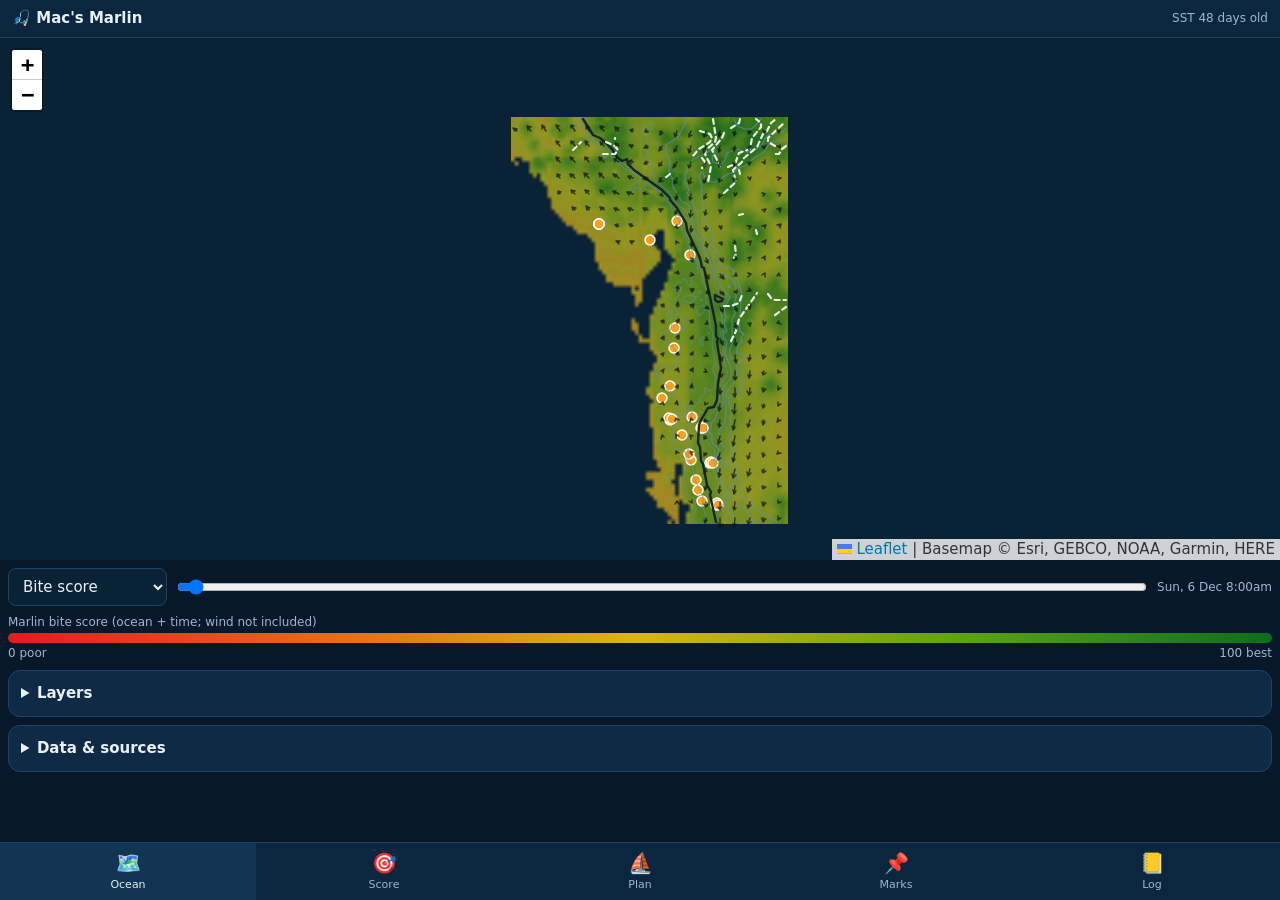
==== index.html @ 2416e788 "Mac's Marlin v1: ocean map, marlin bite score, go/no-go planner, private marks and catch log" ====
<!doctype html>
<html lang="en"><head>
<meta charset="utf-8"><meta name="viewport" content="width=device-width,initial-scale=1,viewport-fit=cover">
<title>Mac's Marlin</title>
<meta name="theme-color" content="#0b2740"><meta name="apple-mobile-web-app-capable" content="yes"><meta name="apple-mobile-web-app-status-bar-style" content="black-translucent"><meta name="apple-mobile-web-app-title" content="Mac's Marlin">
<link rel="manifest" href="manifest.webmanifest"><link rel="apple-touch-icon" href="icons/icon-180.png"><link rel="icon" href="icons/icon-64.png">
<link rel="stylesheet" href="vendor/leaflet/leaflet.css">
<style>:root{--bg:#06182a;--card:#0e2a44;--line:#1f4466;--tx:#e8f1fa;--mut:#9fb6cc;--acc:#2fa7ff;--safe:env(safe-area-inset-bottom)}
*{box-sizing:border-box}html,body{margin:0;background:var(--bg);color:var(--tx);font:15px/1.4 -apple-system,system-ui,Segoe UI,Roboto,sans-serif;overflow-x:hidden}
header{position:sticky;top:0;z-index:1000;display:flex;justify-content:space-between;align-items:center;gap:8px;padding:calc(8px + env(safe-area-inset-top)) 12px 8px;background:#0b2740;border-bottom:1px solid var(--line)}
header .mut{font-size:12px;text-align:right}
main{padding:0 0 calc(64px + var(--safe))}
.tab{display:none;padding:8px}.tab.on{display:block}
#t-map{padding:0}#t-map .card{margin:8px}
#map{height:58vh;min-height:300px;width:100%;background:#0a2236}
.mapbar{display:flex;gap:8px;align-items:center;padding:8px;flex-wrap:wrap}.mapbar input[type=range]{flex:1 1 120px;min-width:0}
#mapTimeL{font-size:12px;min-width:90px}
.legend{margin:0 8px;font-size:12px;color:var(--mut)}.legend .bar{height:10px;border-radius:5px;margin:2px 0}
.legend .ends{display:flex;justify-content:space-between}
.card{background:var(--card);border:1px solid var(--line);border-radius:12px;padding:10px 12px;margin:8px 0;max-width:100%;overflow-wrap:anywhere}
.card h3{margin:0 0 8px;font-size:16px}
summary{cursor:pointer;font-weight:600;padding:2px 0}details[open] summary{margin-bottom:6px}
label{display:block;font-size:13px;color:var(--mut)}label input[type=checkbox]{margin-right:6px}
input,select,button,.btn{font:inherit;color:var(--tx);background:#0a2236;border:1px solid var(--line);border-radius:8px;padding:8px 10px;max-width:100%}
label input,label select{display:block;width:100%;margin-top:2px}label input[type=checkbox]{display:inline;width:auto}
button,.btn{cursor:pointer;display:inline-block}button.pri{background:var(--acc);border-color:var(--acc);color:#012;font-weight:700}
.row{display:flex;gap:8px;flex-wrap:wrap;align-items:flex-end}.row>label{flex:1 1 130px}
.grid2{display:grid;grid-template-columns:1fr 1fr;gap:8px}.grid2 .span2{grid-column:span 2}
.mut{color:var(--mut)}.small{font-size:12px}
.list{list-style:none;margin:0;padding:0}.list li{background:var(--card);border:1px solid var(--line);border-radius:12px;margin:8px 0;padding:10px 12px}
.list li details summary{display:flex;align-items:center;gap:10px;list-style:none}.list li details summary::-webkit-details-marker{display:none}
.pill{display:inline-block;min-width:44px;text-align:center;border-radius:20px;padding:3px 8px;font-weight:800;color:#fff;text-shadow:0 1px 1px #0006}
.grow{flex:1;min-width:0}.nm{font-weight:600;overflow:hidden;text-overflow:ellipsis;white-space:nowrap}
table{border-collapse:collapse;width:100%;font-size:13px}td,th{padding:3px 4px;border-bottom:1px solid var(--line);text-align:left}
.fbar{height:6px;background:#0a2236;border-radius:3px;overflow:hidden}.fbar i{display:block;height:100%}
.go{color:#3ddc84}.cau{color:#ffc14d}.no{color:#ff6b6b}
.hrs{display:grid;grid-template-columns:repeat(auto-fill,minmax(42px,1fr));gap:3px}
.hr{border-radius:6px;padding:3px 0;text-align:center;font-size:11px;color:#fff}.hr b{display:block;font-size:13px}
.hr.go{background:#1d7a45}.hr.cau{background:#8a6a12}.hr.no{background:#7a2323}.hr.dark{opacity:.45}
nav{position:fixed;bottom:0;left:0;right:0;z-index:1000;display:flex;background:#0b2740;border-top:1px solid var(--line);padding-bottom:var(--safe)}
nav button{flex:1;border:0;border-radius:0;background:none;padding:6px 0 8px;font-size:20px;color:var(--mut)}nav button span{display:block;font-size:11px}
nav button.on{color:var(--tx);background:#123553}
.leaflet-popup-content{font-size:13px;margin:10px 12px;max-width:260px}.leaflet-container{font:inherit}
.leaflet-popup-content table td{border-color:#ddd;color:#123}
.warn{border-left:4px solid #ffc14d}
</style></head>
<body>
<header><b>🎣 Mac's Marlin</b><span id="dataAge" class="mut"></span></header>
<main>
<section id="t-map" class="tab on">
  <div id="map"></div>
  <div class="mapbar">
    <select id="layerSel" aria-label="Map layer"><option value="score">Bite score</option><option value="sst">Sea temp (SST)</option><option value="chl">Chlorophyll</option><option value="speed">Current speed</option><option value="none">No shading</option></select>
    <input id="mapTime" type="range" min="0" max="167" value="0" aria-label="Score time"><span id="mapTimeL" class="mut"></span>
  </div>
  <div id="legend" class="legend"></div>
  <details class="card"><summary>Layers</summary>
    <label><input type="checkbox" id="lyFront" checked> Temperature breaks (fronts)</label>
    <label><input type="checkbox" id="lyCur" checked> Current arrows (EAC / eddies)</label>
    <label><input type="checkbox" id="lyBathy" checked> Depth contours (shelf edge bold = 200 m)</label>
    <label><input type="checkbox" id="lyFad" checked> Public FADs</label>
    <label><input type="checkbox" id="lyMine" checked> My marks (phone only)</label>
    <p class="mut">Tap the map for the score breakdown at that spot. Long-press (or tap, then "Add mark here") to save a private mark.</p>
  </details>
  <details class="card"><summary>Data &amp; sources</summary><div id="srcList"></div></details>
</section>

<section id="t-score" class="tab">
  <div class="card row"><label>Day <select id="scDay"></select></label><label>Show <select id="scWhich"><option value="all">All marks</option><option value="mine">My marks</option><option value="fad">Public FADs</option></select></label></div>
  <div id="scTop" class="card"></div>
  <ul id="scList" class="list"></ul>
  <details class="card" id="method"><summary>Accuracy &amp; method</summary><div id="methodBody"></div></details>
</section>

<section id="t-plan" class="tab">
  <div class="card row">
    <label>Port <select id="plPort"></select></label>
    <label>Day <select id="plDay"></select></label>
  </div>
  <div id="plVerdict" class="card"></div>
  <div id="plHours" class="card"></div>
  <details class="card"><summary>Bar crossing</summary><div id="plBar"></div></details>
  <details class="card"><summary>My boat &amp; limits</summary>
    <div class="grid2">
      <label>Cruise speed (kn)<input id="lmSpeed" type="number" min="5" max="50"></label>
      <label>Max range (nm)<input id="lmRange" type="number" min="5" max="120"></label>
      <label>Wind go ≤ (kn)<input id="lmWind" type="number"></label>
      <label>Wind no-go ≥ (kn)<input id="lmWindX" type="number"></label>
      <label>Gust no-go ≥ (kn)<input id="lmGust" type="number"></label>
      <label>Sea+swell go ≤ (m)<input id="lmWave" type="number" step="0.1"></label>
      <label>Sea+swell no-go ≥ (m)<input id="lmWaveX" type="number" step="0.1"></label>
      <label>Min swell period (s)<input id="lmPer" type="number"></label>
    </div><p class="mut">Saved on this phone. Defaults suit a ~6–7 m trailer boat; set your own.</p>
  </details>
</section>

<section id="t-marks" class="tab">
  <div class="card">
    <h3>Add a private mark</h3>
    <div class="grid2">
      <label class="span2">Name<input id="mkName" placeholder="e.g. The 500 m ledge"></label>
      <label>Lat<input id="mkLat" inputmode="decimal" placeholder="-24.512 or 24 30.72 S"></label>
      <label>Lon<input id="mkLon" inputmode="decimal" placeholder="153.10 or 153 06.0 E"></label>
      <label>Depth (m)<input id="mkDepth" type="number" inputmode="numeric"></label>
      <label>Type<select id="mkType"><option>ledge</option><option>canyon</option><option>FAD</option><option>wide grounds</option><option>seamount</option><option>other</option></select></label>
    </div>
    <div class="row"><button id="mkGps">📍 Use my GPS</button><button class="pri" id="mkAdd">Save mark</button></div>
    <p class="mut">🔒 Marks are stored only in this phone's browser storage. They are never uploaded or published.</p>
  </div>
  <ul id="mkList" class="list"></ul>
  <details class="card"><summary>Public FADs (qld.gov.au)</summary><div id="fadList"></div></details>
  <details class="card"><summary>Backup / move to a new phone</summary>
    <div class="row"><button id="mkExport">Export marks (JSON)</button><label class="btn">Import JSON<input type="file" id="mkImport" accept="application/json" hidden></label></div>
  </details>
</section>

<section id="t-log" class="tab">
  <div class="card">
    <h3>Log a fish</h3>
    <div class="grid2">
      <label>When<input id="lgWhen" type="datetime-local"></label>
      <label>Species<select id="lgSp"><option>black marlin</option><option>blue marlin</option><option>striped marlin</option><option>sailfish</option><option>other</option></select></label>
      <label>Outcome<select id="lgOut"><option>tagged &amp; released</option><option>released (no tag)</option><option>lost / pulled hook</option><option>kept</option></select></label>
      <label>Tag no.<input id="lgTag"></label>
      <label>Est. size<input id="lgSize" placeholder="e.g. 25 kg / 180 cm"></label>
      <label>Lure / bait<input id="lgLure" placeholder="skirted lure, live tuna…"></label>
      <label class="span2">Where<select id="lgMark"></select></label>
      <label>SST °C<input id="lgSst" type="number" step="0.1"></label>
      <label>Depth (m)<input id="lgDepth" type="number"></label>
      <label class="span2">Notes<input id="lgNotes"></label>
    </div>
    <div class="row"><button id="lgGps">📍 GPS here</button><button class="pri" id="lgAdd">Save catch</button></div>
    <p class="mut">🔒 Private by default: kept on this phone only. SST fills from the satellite grid at the spot.</p>
  </div>
  <div id="lgStats" class="card"></div>
  <ul id="lgList" class="list"></ul>
  <div class="card row"><button id="lgJson">Export JSON</button><button id="lgCsv">Export CSV</button><label class="btn">Import JSON<input type="file" id="lgImport" accept="application/json" hidden></label></div>
</section>
</main>
<nav>
  <button data-t="map" class="on">🗺️<span>Ocean</span></button>
  <button data-t="score">🎯<span>Score</span></button>
  <button data-t="plan">⛵<span>Plan</span></button>
  <button data-t="marks">📌<span>Marks</span></button>
  <button data-t="log">📒<span>Log</span></button>
</nav>
<script src="vendor/leaflet/leaflet.js"></script>
<script>window.FADS={"source":"Queensland Government, Find a fish aggregating device (qld.gov.au), list fetched 2026-10-21","url":"https://www.qld.gov.au/recreation/activities/boating-fishing/rec-fishing/fish-aggregating-devices/locations","licence":"© State of Queensland, CC BY 4.0 (qld.gov.au copyright statement)","fads":[{"name":"FAD 15: Point Lookout offshore","lat":-27.3908,"lon":153.67705,"depth":104,"type":"FAD","note":"Surface FAD; 12 from South Passage bar nm"},{"name":"FAD 4: Stradbroke offshore","lat":-27.28382,"lon":153.62787,"depth":83,"type":"FAD","note":"Surface FAD; 9.5 from South Passage Bar nm"},{"name":"FAD 16: Moreton offshore","lat":-27.18495,"lon":153.6149,"depth":108,"type":"FAD","note":"Surface FAD; 13 from South Passage bar nm"},{"name":"FAD 17: Cape Moreton offshore","lat":-26.99423,"lon":153.55975,"depth":108,"type":"FAD","note":"Surface FAD; 5 from Cape Moreton nm"},{"name":"FAD 6: Bribie offshore","lat":-26.92892,"lon":153.52958,"depth":100,"type":"FAD","note":"Surface FAD; 12 from Comboyuro Point nm"},{"name":"FAD 18: Wide Caloundra","lat":-26.74597,"lon":153.45315,"depth":60,"type":"FAD","note":"Surface FAD; 18 from Mooloolaba nm"},{"name":"FAD 7: Mooloolaba 10nm","lat":-26.59847,"lon":153.3281,"depth":55,"type":"FAD","note":"Surface FAD; 10 from Mooloolaba nm"},{"name":"FAD 7B: Mooloolaba 10nm","lat":-26.58332,"lon":153.31108,"depth":56,"type":"FAD","note":"Surface FAD; 10 from Mooloolaba nm"},{"name":"FAD 7C: Mooloolaba 10nm","lat":-26.58498,"lon":153.34545,"depth":56,"type":"FAD","note":"Surface FAD; 10 from Mooloolaba nm"},{"name":"FAD 8: Mooloolaba east","lat":-26.57098,"lon":153.56327,"depth":101,"type":"FAD","note":"Surface FAD; 24 from Mooloolaba nm"},{"name":"FAD 20: Noosa","lat":-26.37833,"lon":153.23833,"depth":52,"type":"FAD","note":"Surface FAD; 9 from Noosa nm"},{"name":"FAD 9: Noosa","lat":-26.2593,"lon":153.32923,"depth":55,"type":"FAD","note":"Surface FAD; 14 from Noosa nm"},{"name":"FAD 10: Double Island offshore","lat":-25.88458,"lon":153.36512,"depth":57,"type":"FAD","note":"Surface FAD; 16 from Wide Bay Bar nm"},{"name":"FAD 21: K’gari offshore","lat":-25.68782,"lon":153.37693,"depth":51,"type":"FAD","note":"Surface FAD; 17 from Wide Bay bar nm"},{"name":"SFAD 2A: Point Lookout continental shelf","lat":-27.42867,"lon":153.8294,"depth":250,"type":"FAD","note":"Subsurface FAD; 19 from South Passage Bar nm"},{"name":"SFAD 2B: Point Lookout continental shelf","lat":-27.4149,"lon":153.84148,"depth":258,"type":"FAD","note":"Subsurface FAD; 20 from South Passage Bar nm"},{"name":"SFAD 2C: Point Lookout continental shelf","lat":-27.42897,"lon":153.85463,"depth":290,"type":"FAD","note":"Subsurface FAD; 20 from South Passage Bar nm"},{"name":"SFAD 3A: Cape Moreton continental shelf","lat":-27.0179,"lon":153.7653,"depth":269,"type":"FAD","note":"Subsurface FAD; 22 from Comboyuro Point nm"},{"name":"SFAD 3B: Cape Moreton continental shelf","lat":-27.00687,"lon":153.77827,"depth":280,"type":"FAD","note":"Subsurface FAD; 23 from Comboyuro Point nm"},{"name":"SFAD 3C: Cape Moreton continental shelf","lat":-27.01813,"lon":153.79272,"depth":295,"type":"FAD","note":"Subsurface FAD; 23 from Comboyuro Point nm"},{"name":"SFAD 4A: Mooloolaba continental shelf","lat":-26.67485,"lon":153.66852,"depth":233,"type":"FAD","note":"Subsurface FAD; 29 from Mooloolaba nm"},{"name":"SFAD 4B: Mooloolaba continental shelf","lat":-26.66478,"lon":153.67977,"depth":244,"type":"FAD","note":"Subsurface FAD; 29 from Mooloolaba nm"},{"name":"SFAD 4C: Mooloolaba continental shelf","lat":-26.67848,"lon":153.68617,"depth":252,"type":"FAD","note":"Subsurface FAD; 30 from Mooloolaba nm"},{"name":"FAD F1: Rooney Point, K’gari","lat":-24.81267,"lon":153.10252,"depth":34,"type":"FAD","note":"Surface FAD; 31 from Urangan nm"},{"name":"FAD F2: K’gari offshore","lat":-24.63162,"lon":153.4058,"depth":54,"type":"FAD","note":"Surface FAD; 8 from Sandy Cape nm"},{"name":"FAD F3: K’gari offshore","lat":-24.9677,"lon":153.54455,"depth":54,"type":"FAD","note":"Surface FAD; 11 from Waddy Point nm"},{"name":"FAD B1a: Bundaberg offshore","lat":-24.65272,"lon":152.54875,"depth":25,"type":"FAD","note":"All-water FAD (submerged buoy); 10 from Burnett Heads nm"},{"name":"FAD B1b: Bundaberg offshore","lat":-24.65442,"lon":152.5502,"depth":25,"type":"FAD","note":"All-water FAD (submerged buoy); 10 from Burnett Heads nm"},{"name":"FAD B1c: Bundaberg offshore","lat":-24.65592,"lon":152.5487,"depth":25,"type":"FAD","note":"All-water FAD (submerged buoy); 10 from Burnett Heads nm"},{"name":"FAD B1d: Bundaberg offshore","lat":-24.65467,"lon":152.54725,"depth":25,"type":"FAD","note":"All-water FAD (submerged buoy); 10 from Burnett Heads nm"},{"name":"FAD B1: Bundaberg offshore","lat":-24.65457,"lon":152.54865,"depth":25,"type":"FAD","note":"All-water FAD (surface buoy); 10 from Burnett Heads nm"}]};window.BUILD='202610211046';</script>
<script>/* Sun/moon/solunar + time helpers: copied from Mac's Jacks (JonathanAgronica/fishing-apps, mangrove-jack core). */
const PI=Math.PI, sin=Math.sin, cos=Math.cos, tan=Math.tan, asin=Math.asin, atan=Math.atan2, acos=Math.acos, rad=PI/180;
const dayMs=864e5, J1970=2440588, J2000=2451545, e=rad*23.4397;
const toDays=ms=>ms/dayMs-0.5+J1970-J2000;
const ra_=(l,b)=>atan(sin(l)*cos(e)-tan(b)*sin(e),cos(l));
const dec_=(l,b)=>asin(sin(b)*cos(e)+cos(b)*sin(e)*sin(l));
const alt_=(H,phi,dec)=>asin(sin(phi)*sin(dec)+cos(phi)*cos(dec)*cos(H));
const sidereal=(d,lw)=>rad*(280.16+360.9856235*d)-lw;
function refraction(h){if(h<0)h=0;return 0.0002967/tan(h+0.00312536/(h+0.08901179));}
function sunCoords(d){const M=rad*(357.5291+0.98560028*d);const C=rad*(1.9148*sin(M)+0.02*sin(2*M)+0.0003*sin(3*M));const L=M+C+rad*102.9372+PI;return{dec:dec_(L,0),ra:ra_(L,0)};}
function moonCoords(d){const L=rad*(218.316+13.176396*d),M=rad*(134.963+13.064993*d),F=rad*(93.272+13.229350*d);const l=L+rad*6.289*sin(M),b=rad*5.128*sin(F),dt=385001-20905*cos(M);return{ra:ra_(l,b),dec:dec_(l,b),dist:dt};}
function sunAlt(ms,lat,lng){const d=toDays(ms),c=sunCoords(d);return alt_(sidereal(d,rad*-lng)-c.ra,rad*lat,c.dec)/rad;}
function moonPos(ms,lat,lng){const d=toDays(ms),c=moonCoords(d);const H=sidereal(d,rad*-lng)-c.ra;let h=alt_(H,rad*lat,c.dec);h+=refraction(h);return{alt:h/rad,H:Math.atan2(sin(H),cos(H))};}
function moonIllum(ms){const d=toDays(ms),s=sunCoords(d),m=moonCoords(d),sd=149598000;const phi=acos(sin(s.dec)*sin(m.dec)+cos(s.dec)*cos(m.dec)*cos(s.ra-m.ra));const inc=atan(sd*sin(phi),m.dist-sd*cos(phi));const ang=atan(cos(s.dec)*sin(s.ra-m.ra),sin(s.dec)*cos(m.dec)-cos(s.dec)*sin(m.dec)*cos(s.ra-m.ra));return{fraction:(1+cos(inc))/2,phase:0.5+0.5*inc*(ang<0?-1:1)/PI};}

/* --- timezone helpers (Intl based, DST-safe) --- */
const dtfCache={};
function tzParts(ms,tz){let f=dtfCache[tz];if(!f)f=dtfCache[tz]=new Intl.DateTimeFormat('en-US',{timeZone:tz,hourCycle:'h23',year:'numeric',month:'2-digit',day:'2-digit',hour:'2-digit',minute:'2-digit',second:'2-digit'});const p={};for(const x of f.formatToParts(new Date(ms)))p[x.type]=x.value;return{y:+p.year,mo:+p.month,d:+p.day,h:+p.hour%24,mi:+p.minute,s:+p.second};}
function tzOffsetMs(ms,tz){const p=tzParts(ms,tz);return Date.UTC(p.y,p.mo-1,p.d,p.h,p.mi,p.s)-Math.floor(ms/1000)*1000;}
/* UTC ms for local wall time y-m-d h:mi in tz */
function localToUtc(y,mo,d,h,mi,tz){const guess=Date.UTC(y,mo-1,d,h,mi||0);let o=tzOffsetMs(guess,tz);let t=guess-o;const o2=tzOffsetMs(t,tz);if(o2!==o)t=guess-o2;return t;}
function parseLocalIso(s,tz){const m=/^(\d{4})-(\d\d)-(\d\d)T(\d\d):(\d\d)/.exec(s);return localToUtc(+m[1],+m[2],+m[3],+m[4],+m[5],tz);}
function ymd(ms,tz){const p=tzParts(ms,tz);return p.y+'-'+String(p.mo).padStart(2,'0')+'-'+String(p.d).padStart(2,'0');}
function addDays(dateStr,n){const [y,m,d]=dateStr.split('-').map(Number);const t=new Date(Date.UTC(y,m-1,d+n));return t.toISOString().slice(0,10);}
function dayStart(dateStr,tz){const [y,m,d]=dateStr.split('-').map(Number);return localToUtc(y,m,d,0,0,tz);}

/* --- sun/moon events by sampling (robust for any timezone) --- */
function crossings(fn,t0,t1,step,level){const out=[];let pt=t0,pv=fn(t0)-level;for(let t=t0+step;t<=t1;t+=step){const v=fn(t)-level;if((pv<0)!==(v<0)){let a=pt,b=t,fa=pv;for(let i=0;i<20;i++){const m=(a+b)/2,fm=fn(m)-level;if((fa<0)===(fm<0)){a=m;fa=fm}else b=m;}out.push({t:(a+b)/2,rising:v>pv});}pt=t;pv=v;}return out;}
function sunMoonEvents(t0,t1,lat,lng){
  const step=10*60e3;
  const sa=t=>sunAlt(t,lat,lng);
  const ev={sun:{},moon:{}};
  ev.sunRiseSet=crossings(sa,t0,t1,step,-0.833);
  ev.civil=crossings(sa,t0,t1,step,-6);
  ev.nautical=crossings(sa,t0,t1,step,-12);
  const ma=t=>moonPos(t,lat,lng).alt;
  ev.moonRiseSet=crossings(ma,t0,t1,step,0.133);
  // transits: hour angle crosses 0 (overhead) or ±pi (underfoot)
  ev.transits=[];
  const hs=t=>Math.sin(moonPos(t,lat,lng).H);
  for(const c of crossings(hs,t0,t1,step,0)){const H=moonPos(c.t,lat,lng).H;ev.transits.push({t:c.t,over:Math.abs(H)<PI/2,alt:moonPos(c.t,lat,lng).alt});}
  return ev;
}

/* --- interpolation of hourly series --- */
function makeSeries(times,vals){ // times ms sorted, vals may contain null
  return function(t){const n=times.length;if(!n||t<times[0]-3600e3||t>times[n-1]+3600e3)return null;
    let i=Math.floor((t-times[0])/3600e3);i=Math.max(0,Math.min(n-2,i));
    while(i>0&&times[i]>t)i--;while(i<n-2&&times[i+1]<t)i++;
    const p0=vals[Math.max(0,i-1)],p1=vals[i],p2=vals[i+1],p3=vals[Math.min(n-1,i+2)];
    if(p1==null&&p2==null)return null;if(p1==null)return p2;if(p2==null)return p1;
    const u=Math.max(0,Math.min(1,(t-times[i])/(times[i+1]-times[i])));
    if(p0==null||p3==null)return p1+(p2-p1)*u;
    return 0.5*((2*p1)+(-p0+p2)*u+(2*p0-5*p1+4*p2-p3)*u*u+(-p0+3*p1-3*p2+p3)*u*u*u);};
}
function tideExtremes(tideFn,t0,t1){const step=6*60e3,out=[];let a=tideFn(t0),b=tideFn(t0+step);for(let t=t0+2*step;t<=t1;t+=step){const c=tideFn(t);if(a==null||b==null||c==null){a=b;b=c;continue;}
  if((b>a&&b>=c)||(b<a&&b<=c)){const den=a-2*b+c;const off=den!==0?0.5*(a-c)/den:0;const tm=t-step+off*step;out.push({t:tm,h:tideFn(tm),high:b>a});}a=b;b=c;}
  // drop tiny wiggles
  const f=[];for(const x of out){const l=f[f.length-1];if(l&&l.high===x.high){if((x.high&&x.h>l.h)||(!x.high&&x.h<l.h))f[f.length-1]=x;}else if(l&&Math.abs(l.h-x.h)<0.08){f.pop();}else f.push(x);}return f;}

const clamp=(x,a=0,b=1)=>Math.max(a,Math.min(b,x));
const lerp=(x,x0,x1,y0,y1)=>y0+(y1-y0)*clamp((x-x0)/(x1-x0));
function solunarFactor(t,ev){let best={v:0,label:''};
  for(const x of ev.transits){const dh=Math.abs(t-x.t)/3600e3;const v=dh<=1?1:dh<1.6?lerp(dh,1,1.6,1,0):0;if(v>best.v)best={v,label:'Major solunar (moon '+(x.over?'overhead':'underfoot')+')',ev:x,major:true};}
  for(const x of ev.moonRiseSet){const dh=Math.abs(t-x.t)/3600e3;const v=dh<=0.5?0.7:dh<0.9?lerp(dh,0.5,0.9,0.7,0):0;if(v>best.v)best={v,label:'Minor solunar ('+(x.rising?'moonrise':'moonset')+')',ev:x,major:false};}
  return best;}
function moonPhaseFactor(phase){const d=Math.min(phase,Math.abs(phase-0.5),1-phase);return clamp(1-d/0.25);} // 1 at new/full, 0 at quarters
function phaseName(p){const n=['New moon','Waxing crescent','First quarter','Waxing gibbous','Full moon','Waning gibbous','Last quarter','Waning crescent'];return n[Math.floor(((p+1/16)%1)*8)];}
function phaseEmoji(p,lat){const e=['🌑','🌒','🌓','🌔','🌕','🌖','🌗','🌘'];let i=Math.floor(((p+1/16)%1)*8);if(lat<0&&i%4)i=8-i;return e[i];}
</script>
<script>'use strict';
/* Mac's Marlin — offshore marlin planner. Private data (marks, catches, settings) live only in localStorage. */
const TZ='Australia/Brisbane',HR=3600e3,$=id=>document.getElementById(id);
const LS={get(k,d){try{const v=localStorage.getItem('mm.'+k);return v?JSON.parse(v):d;}catch(e){return d;}},set(k,v){localStorage.setItem('mm.'+k,JSON.stringify(v));}};
const esc=s=>String(s==null?'':s).replace(/[&<>"']/g,c=>({'&':'&amp;','<':'&lt;','>':'&gt;','"':'&quot;',"'":'&#39;'}[c]));
const fmtT=t=>new Intl.DateTimeFormat('en-AU',{timeZone:TZ,hour:'numeric',minute:'2-digit',hour12:true}).format(t).replace(' ','').toLowerCase();
const fmtD=t=>new Intl.DateTimeFormat('en-AU',{timeZone:TZ,weekday:'short',day:'numeric',month:'short'}).format(t);
const CEN={lat:-25.6,lon:153.1};
function scoreColor(s){s=clamp(s/100);const h=s<.5?lerp(s,0,.5,0,48):lerp(s,.5,1,48,130);const l=s<.5?50:lerp(s,.5,1,48,24);return`hsl(${h.toFixed(0)},78%,${l.toFixed(0)}%)`;}
function nm(a,b){const R=3440.065,r=Math.PI/180,dl=(b.lat-a.lat)*r,dn=(b.lon-a.lon)*r;const x=Math.sin(dl/2)**2+Math.cos(a.lat*r)*Math.cos(b.lat*r)*Math.sin(dn/2)**2;return 2*R*Math.asin(Math.sqrt(x));}
function brg(a,b){const r=Math.PI/180,y=Math.sin((b.lon-a.lon)*r)*Math.cos(b.lat*r),x=Math.cos(a.lat*r)*Math.sin(b.lat*r)-Math.sin(a.lat*r)*Math.cos(b.lat*r)*Math.cos((b.lon-a.lon)*r);return(Math.atan2(y,x)/r+360)%360;}
function parseCoord(s,neg){s=String(s||'').trim().toUpperCase();if(!s)return null;const h=/[SW]/.test(s)?-1:/[NE]/.test(s)?1:0;const n=s.replace(/[^\d.\-\s]/g,' ').trim().split(/\s+/).map(Number);if(n.some(isNaN))return null;
  let v=Math.abs(n[0])+(n[1]||0)/60+(n[2]||0)/3600;const sg=h||(n[0]<0?-1:(neg?-1:1));return sg*v;}

/* ---------------- ocean grid ---------------- */
let OC=null,G=null,STAT=null;
function cellIdx(lat,lon){if(!G)return null;const j=Math.round((lat-G.lat0)/G.step),i=Math.round((lon-G.lon0)/G.step);if(j<0||i<0||j>=G.ny||i>=G.nx)return null;return{j,i};}
function val(k,j,i){const a=OC&&OC[k];if(!a)return null;const v=a[j]&&a[j][i];return v==null?null:v;}
/* nearest valid sea cell within ~3 cells (marks near the coast / cloud gaps) */
function near(k,lat,lon,rad=3){const c=cellIdx(lat,lon);if(!c)return null;let best=null,bd=1e9;
  for(let dj=-rad;dj<=rad;dj++)for(let di=-rad;di<=rad;di++){const v=val(k,c.j+dj,c.i+di);if(v==null)continue;const d=dj*dj+di*di;if(d<bd){bd=d;best=v;}}return best;}
function nmax(k,j,i,r=2){let m=null;for(let dj=-r;dj<=r;dj++)for(let di=-r;di<=r;di++){const v=val(k,j+dj,i+di);if(v!=null&&(m==null||v>m))m=v;}return m;}

/* ---------------- factor functions (each 0..1, null = no data) ---------------- */
const W={sst:24,front:18,cur:12,bait:12,depth:12,light:8,sol:5,moon:4,tide:5};
const FN={sst:'Water temp',front:'Temp break',cur:'Current / eddy edge',bait:'Bait & colour',depth:'Depth / shelf',light:'Light',sol:'Solunar',moon:'Moon phase',tide:'Tide change'};
function fSst(s){if(s==null)return null;return s<19?0.05:s<21?lerp(s,19,21,.05,.3):s<22.5?lerp(s,21,22.5,.3,.7):s<24?lerp(s,22.5,24,.7,.95):s<=27.5?1:s<29?lerp(s,27.5,29,1,.75):.7;}
function fFront(d){return d==null?null:1/(1+(d/8)**2);}
function fCur(e,s){if(e==null&&s==null)return null;const v=Math.max(e==null?0:clamp(e/0.02),s==null?0:clamp(s/0.012));return .25+.75*v;}
function fBait(c,g){if(c==null)return null;const f1=c<.06?.25:c<.12?lerp(c,.06,.12,.25,.8):c<=.5?1:c<1.5?lerp(c,.5,1.5,1,.6):.45;return .55*f1+.45*(g==null?.3:clamp(g/0.03));}
function juvSeason(m){return[11,12,1,2,3].includes(m)?1:(m===10||m===4)?.5:0;}
function fDepth(d,m,lat){if(d==null||d<=0)return null;const blue=d<30?.1:d<80?lerp(d,30,80,.1,.35):d<150?lerp(d,80,150,.35,.8):d<=1200?1:d<3000?lerp(d,1200,3000,1,.75):.7;
  const inBlackArea=lat<=-24.0&&lat>=-27.6;const black=d<15?.2:d<30?lerp(d,15,30,.2,1):d<=90?1:d<200?lerp(d,90,200,1,.6):.5;
  return Math.max(blue,(inBlackArea?juvSeason(m):0)*black);}
function fLight(alt){return alt<-8?.1:alt<-6?lerp(alt,-8,-6,.1,.8):alt<-3?lerp(alt,-6,-3,.8,1):alt<=12?1:alt<30?lerp(alt,12,30,1,.65):.6;}
function fTide(t,ext){if(!ext||!ext.length)return null;let d=1e9;for(const x of ext)d=Math.min(d,Math.abs(t-x.t)/HR);return d<=1?1:d<2.5?lerp(d,1,2.5,1,.6):.5;}
function combine(f){let s=0,w=0;const parts=[];for(const k in W){const v=f[k];if(v==null)continue;s+=W[k]*v;w+=W[k];parts.push({k,v});}return{score:w?100*s/w:null,wsum:w,parts};}
/* static (ocean) factors for a point */
function oceanFactors(lat,lon,month){const c=cellIdx(lat,lon);const o={};if(!c)return o;
  const sst=near('sst',lat,lon),df=near('dfront',lat,lon),chl=near('chl',lat,lon),cg=c?nmax('chlgrad',c.j,c.i,1):null,ce=c?nmax('curedge',c.j,c.i,2):null,sg=c?nmax('slagrad',c.j,c.i,2):null;
  const dep=near('depth',lat,lon,1);
  o.sst=fSst(sst);o.front=fFront(df);o.cur=fCur(ce,sg);o.bait=fBait(chl,cg);o.depth=fDepth(dep>0?dep:null,month,lat);
  o._raw={sst,df,chl,cg,ce,sg,dep,spd:near('speed',lat,lon)};return o;}
/* time factors; ev = sun/moon events for the day(s) */
const EVC={};function events(ds,lat=CEN.lat,lon=CEN.lon){const k=ds+lat.toFixed(1)+lon.toFixed(1);if(!EVC[k]){const t0=dayStart(ds,TZ)-6*HR;EVC[k]=sunMoonEvents(t0,t0+36*HR,lat,lon);}return EVC[k];}
function timeFactors(t,lat,lon,tideExt){const ds=ymd(t,TZ),ev=events(ds,lat,lon),sol=solunarFactor(t,ev),il=moonIllum(t);
  return{light:fLight(sunAlt(t,lat,lon)),sol:.3+.7*sol.v,moon:.45+.55*moonPhaseFactor(il.phase),tide:fTide(t,tideExt),_sol:sol,_ph:il};}
function scoreAt(lat,lon,t,tideExt,oc){const m=+ymd(t,TZ).slice(5,7);const o=oc||oceanFactors(lat,lon,m);const tf=timeFactors(t,lat,lon,tideExt);const f=Object.assign({},o,tf);const r=combine(f);r.f=f;r.conf=confidence(r);return r;}
function confidence(r){let c=r.wsum/100;const age=dataAgeDays('sst');if(age!=null&&age>3)c-=.15;if(age!=null&&age>7)c-=.2;if(r.f&&r.f.bait==null)c-=.05;return c>=.85?'medium':c>=.65?'low-medium':'low';}
function dataAgeDays(k){const s=OC&&OC.meta.sources[k];if(!s||!s.time)return null;return(Date.now()-Date.parse(s.time))/864e5;}

/* ---------------- marks ---------------- */
const FADS=(window.FADS.fads||[]).map((f,n)=>Object.assign({id:'fad'+n,pub:true},f));
let MARKS=LS.get('marks',[]);
function allMarks(which='all'){return(which==='fad'?[]:MARKS.map(m=>Object.assign({pub:false},m))).concat(which==='mine'?[]:FADS);}

/* ---------------- tabs ---------------- */
document.querySelectorAll('nav button').forEach(b=>b.onclick=()=>show(b.dataset.t));
function show(t){document.querySelectorAll('nav button').forEach(b=>b.classList.toggle('on',b.dataset.t===t));document.querySelectorAll('.tab').forEach(s=>s.classList.toggle('on',s.id==='t-'+t));
  if(t==='map'&&MAP)setTimeout(()=>MAP.invalidateSize(),50);if(t==='score')renderScore();if(t==='plan')renderPlan();if(t==='marks')renderMarks();if(t==='log')renderLog();location.hash=t;}

/* ---------------- days ---------------- */
const TODAY=ymd(Date.now(),TZ);const DAYS=[...Array(7)].map((_,i)=>addDays(TODAY,i));
function fillDays(sel){sel.innerHTML=DAYS.map((d,i)=>`<option value="${d}">${i===0?'Today':i===1?'Tomorrow':fmtD(dayStart(d,TZ)+12*HR)}</option>`).join('');}

/* ---------------- map ---------------- */
let MAP=null,OVL=null,LY={};
function initMap(){
  MAP=window.__map=L.map('map',{zoomControl:true,attributionControl:true,preferCanvas:true}).setView([-25.4,153.0],7);
  L.tileLayer('https://server.arcgisonline.com/ArcGIS/rest/services/Ocean/World_Ocean_Base/MapServer/tile/{z}/{y}/{x}',{maxZoom:13,attribution:'Basemap © Esri, GEBCO, NOAA, Garmin, HERE'}).addTo(MAP);
  for(const k of['front','cur','bathy','fad','mine'])LY[k]=L.layerGroup().addTo(MAP);
  $('layerSel').onchange=drawShade;$('mapTime').oninput=()=>{mapTimeLabel();drawShadeSoon();};
  [['lyFront','front'],['lyCur','cur'],['lyBathy','bathy'],['lyFad','fad'],['lyMine','mine']].forEach(([id,k])=>$(id).onchange=e=>e.target.checked?LY[k].addTo(MAP):LY[k].remove());
  MAP.on('click',e=>pointPopup(e.latlng.lat,e.latlng.lng));
  MAP.on('contextmenu',e=>{prefillMark(e.latlng.lat,e.latlng.lng);});
  const now=Date.now(),t0=Math.floor(now/HR)*HR;$('mapTime').dataset.t0=t0;mapTimeLabel();
}
function mapT(){return+$('mapTime').dataset.t0+(+$('mapTime').value)*HR;}
function mapTimeLabel(){const t=mapT();$('mapTimeL').textContent=fmtD(t)+' '+fmtT(t);}
let shTimer=null;function drawShadeSoon(){clearTimeout(shTimer);shTimer=setTimeout(drawShade,120);}
const RAMPS={sst:{min:20,max:28,unit:'°C',c:v=>`hsl(${lerp(v,20,28,240,0)},85%,50%)`},chl:{min:-1.3,max:0.5,unit:'mg/m³ (log)',c:v=>`hsl(${lerp(v,-1.3,.5,230,90)},70%,${lerp(v,-1.3,.5,35,45)}%)`,fmt:v=>(10**v).toFixed(2)},speed:{min:0,max:1.2,unit:'m/s',c:v=>`hsl(${lerp(v,0,1.2,200,0)},80%,${lerp(v,0,1.2,30,55)}%)`}};
let STATIC=null,STATIC_M=null;
function staticGrid(m){if(STATIC&&STATIC_M===m)return STATIC;STATIC=[];for(let j=0;j<G.ny;j++){const row=[];for(let i=0;i<G.nx;i++){const d=val('depth',j,i);if(d==null||d<=0){row.push(null);continue;}
  const lat=G.lat0+j*G.step,lon=G.lon0+i*G.step;const o={sst:fSst(val('sst',j,i)),front:fFront(val('dfront',j,i)),cur:fCur(nmax('curedge',j,i,2),nmax('slagrad',j,i,2)),bait:fBait(val('chl',j,i),nmax('chlgrad',j,i,1)),depth:fDepth(d,m,lat)};row.push(o);}STATIC.push(row);}STATIC_M=m;return STATIC;}
function drawShade(){if(!OC||!MAP)return;const k=$('layerSel').value;if(OVL){OVL.remove();OVL=null;}if(k==='none'){$('legend').innerHTML='';return;}
  const cv=document.createElement('canvas');cv.width=G.nx;cv.height=G.ny;const cx=cv.getContext('2d');const t=mapT();
  let tf=null,stat=null;if(k==='score'){tf=timeFactors(t,CEN.lat,CEN.lon,null);stat=staticGrid(+ymd(t,TZ).slice(5,7));}
  for(let j=0;j<G.ny;j++)for(let i=0;i<G.nx;i++){let col=null;
    if(k==='score'){const o=stat[j][i];if(!o)continue;const r=combine(Object.assign({},o,{light:tf.light,sol:tf.sol,moon:tf.moon}));if(r.score==null)continue;col=scoreColor(r.score);}
    else{let v=val(k,j,i);if(v==null)continue;if(k==='chl')v=Math.log10(Math.max(v,.01));col=RAMPS[k].c(v);}
    cx.fillStyle=col;cx.fillRect(i,G.ny-1-j,1,1);}
  const h=G.step/2;OVL=L.imageOverlay(cv.toDataURL(),[[G.lat0-h,G.lon0-h],[G.lat0+(G.ny-1)*G.step+h,G.lon0+(G.nx-1)*G.step+h]],{opacity:.7,interactive:false}).addTo(MAP);
  legend(k);}
function legend(k){let g,lo,hi,u;
  if(k==='score'){g='linear-gradient(90deg,'+[0,25,50,75,100].map(scoreColor).join(',')+')';lo='0 poor';hi='100 best';u='Marlin bite score (ocean + time; wind not included)';}
  else{const R=RAMPS[k];g='linear-gradient(90deg,'+[0,.25,.5,.75,1].map(x=>R.c(R.min+x*(R.max-R.min))).join(',')+')';lo=(R.fmt?R.fmt(R.min):R.min);hi=(R.fmt?R.fmt(R.max):R.max)+' '+R.unit;u=$('layerSel').selectedOptions[0].text+(k==='chl'?' — green = bait-rich, blue = clear EAC water':'');}
  $('legend').innerHTML=`<div>${esc(u)}</div><div class="bar" style="background:${g}"></div><div class="ends"><span>${lo}</span><span>${hi}</span></div>`;}
function drawVectors(){if(!OC)return;LY.front.clearLayers();LY.cur.clearLayers();
  for(const f of OC.fronts||[])L.polyline(f.l.map(p=>[p[1],p[0]]),{color:'#fff',weight:2.2,opacity:.9,dashArray:'5 4'}).bindTooltip(f.t.toFixed(1)+'°C break').addTo(LY.front);
  if(OC.ucur)for(let j=1;j<G.ny;j+=4)for(let i=1;i<G.nx;i+=4){const u=val('ucur',j,i),v=val('vcur',j,i);if(u==null||v==null)continue;const s=Math.hypot(u,v);if(s<.08)continue;
    const lat=G.lat0+j*G.step,lon=G.lon0+i*G.step,k=.16*Math.min(1.5,s)/s;const la2=lat+v*k,lo2=lon+u*k/Math.cos(lat*Math.PI/180);
    const a=Math.atan2(v,u),hl=.035;const p1=[la2-hl*Math.sin(a-.5),lo2-hl*Math.cos(a-.5)/Math.cos(lat*Math.PI/180)],p2=[la2-hl*Math.sin(a+.5),lo2-hl*Math.cos(a+.5)/Math.cos(lat*Math.PI/180)];
    L.polyline([[lat,lon],[la2,lo2],p1,[la2,lo2],p2],{color:'#111',weight:1.4,opacity:.75,interactive:false}).addTo(LY.cur);}}
function drawBathy(B){LY.bathy.clearLayers();for(const c of B.contours){if(c.depth<50)continue;const shelf=c.depth===200;const w=shelf?2.4:c.depth>=1000?1.2:.9;
  for(const l of c.lines)L.polyline(l.map(p=>[p[1],p[0]]),{color:shelf?'#10202e':'#5d8fb3',weight:w,opacity:shelf?.95:.7,interactive:true}).bindTooltip(c.depth+' m').addTo(LY.bathy);}}
function drawMarks(){LY.fad.clearLayers();LY.mine.clearLayers();
  for(const f of FADS)L.circleMarker([f.lat,f.lon],{radius:5,color:'#fff',weight:1.5,fillColor:'#ff9f1c',fillOpacity:1}).bindPopup(()=>markPopup(f)).addTo(LY.fad);
  for(const m of MARKS)L.circleMarker([m.lat,m.lon],{radius:6,color:'#fff',weight:2,fillColor:'#c03cff',fillOpacity:1}).bindPopup(()=>markPopup(m)).addTo(LY.mine);}
function breakdownTable(r){return'<table>'+r.parts.map(p=>`<tr><td>${FN[p.k]}</td><td style="width:40%"><div class="fbar"><i style="width:${(p.v*100).toFixed(0)}%;background:${scoreColor(p.v*100)}"></i></div></td><td>${W[p.k]}</td></tr>`).join('')+'</table>';}
function rawLine(o){const r=o._raw||{};const a=[];if(r.sst!=null)a.push('SST '+r.sst.toFixed(1)+'°C');if(r.df!=null)a.push('break '+(r.df/1.852).toFixed(1)+' nm');if(r.chl!=null)a.push('chl '+r.chl.toFixed(2));if(r.spd!=null)a.push('current '+(r.spd*1.944).toFixed(1)+' kn');if(r.dep!=null&&r.dep>0)a.push(Math.round(r.dep)+' m (chart)');return a.join(' · ');}
function pointPopup(lat,lon){const t=mapT(),m=+ymd(t,TZ).slice(5,7);const o=oceanFactors(lat,lon,m);const r=scoreAt(lat,lon,t,null,o);
  const html=r.score==null?'No ocean data here (land or outside the area).':`<b style="font-size:16px">${Math.round(r.score)}</b> /100 · ${fmtT(t)} ${fmtD(t)}<br><span class="small">${esc(rawLine(o))}</span>${breakdownTable(r)}<span class="small">Confidence: ${r.conf}. ${lat.toFixed(4)}, ${lon.toFixed(4)}</span><br><button onclick="prefillMark(${lat.toFixed(5)},${lon.toFixed(5)})">📌 Add mark here</button>`;
  L.popup().setLatLng([lat,lon]).setContent(html).openOn(MAP);}
function markPopup(m){const t=mapT();const r=scoreAt(m.lat,m.lon,t,null);return`<b>${esc(m.name)}</b>${m.pub?' <span class="small">(public FAD)</span>':' 🔒'}<br>${m.depth?m.depth+' m · ':''}${esc(m.type||'')}<br><b>${r.score==null?'–':Math.round(r.score)}</b>/100 at ${fmtT(t)}<br><span class="small">${esc(rawLine(r.f))}</span>`;}
window.prefillMark=function(lat,lon){$('mkLat').value=(+lat).toFixed(5);$('mkLon').value=(+lon).toFixed(5);const d=near('depth',lat,lon,1);if(d>0)$('mkDepth').value=Math.round(d);show('marks');$('mkName').focus();};

/* ---------------- tide/sea level at marks (Open-Meteo marine, model sea level incl. tide) ---------------- */
let TIDES={};
async function loadMarkTides(marks){const need=marks.filter(m=>!TIDES[m.id]);if(!need.length)return;
  for(let n=0;n<need.length;n+=40){const ch=need.slice(n,n+40);
    try{const u=`https://marine-api.open-meteo.com/v1/marine?latitude=${ch.map(m=>m.lat.toFixed(3)).join(',')}&longitude=${ch.map(m=>m.lon.toFixed(3)).join(',')}&hourly=sea_level_height_msl&timezone=GMT&forecast_days=7&cell_selection=sea`;
      const j=await (await fetch(u)).json();const arr=Array.isArray(j)?j:[j];
      arr.forEach((d,k)=>{if(!d.hourly)return;const ts=d.hourly.time.map(s=>Date.parse(s+'Z')),fn=makeSeries(ts,d.hourly.sea_level_height_msl);TIDES[ch[k].id]=tideExtremes(fn,ts[0],ts[ts.length-1]);});
    }catch(e){console.warn('tide fetch',e.message);}}}

/* ---------------- score tab ---------------- */
function bestOfDay(m,ds){const t0=dayStart(ds,TZ);const oc=oceanFactors(m.lat,m.lon,+ds.slice(5,7));let best=null;
  for(let h=4;h<=19;h+=.5){const t=t0+h*HR;const r=scoreAt(m.lat,m.lon,t,TIDES[m.id],oc);if(r.score!=null&&(!best||r.score>best.score))best=Object.assign(r,{t});}return best;}
async function renderScore(){if(!OC){$('scList').innerHTML='<li>Loading ocean data…</li>';return;}const ds=$('scDay').value||TODAY,which=$('scWhich').value;
  const ms=allMarks(which);await loadMarkTides(ms);
  const rows=ms.map(m=>({m,b:bestOfDay(m,ds)})).filter(x=>x.b).sort((a,b)=>b.b.score-a.b.score);
  const ev=events(ds),il=moonIllum(dayStart(ds,TZ)+12*HR);
  const sr=ev.sunRiseSet.filter(x=>x.rising&&ymd(x.t,TZ)===ds)[0],ss=ev.sunRiseSet.filter(x=>!x.rising&&ymd(x.t,TZ)===ds)[0];
  const maj=ev.transits.filter(x=>ymd(x.t,TZ)===ds).map(x=>fmtT(x.t)).join(', ');
  const top=rows[0];
  $('scTop').innerHTML=`<div class="row" style="align-items:center"><span class="pill" style="background:${top?scoreColor(top.b.score):'#555'};font-size:20px">${top?Math.round(top.b.score):'–'}</span><div class="grow"><b>${top?esc(top.m.name):'No marks'}</b><br><span class="mut small">${top?'best at '+fmtT(top.b.t):''}</span></div></div>
   <p class="small mut" style="margin:8px 0 0">${phaseEmoji(il.phase,-25)} ${phaseName(il.phase)} (${Math.round(il.fraction*100)}%) · sunrise ${sr?fmtT(sr.t):'–'} · sunset ${ss?fmtT(ss.t):'–'} · major solunar ${maj||'–'} · juvenile black season: ${juvSeason(+ds.slice(5,7))===1?'yes (Nov–Mar)':juvSeason(+ds.slice(5,7))?'shoulder':'no'}</p>
   <p class="small mut" style="margin:4px 0 0">Ocean layers are the latest satellite snapshot (SST ${ageTxt('sst')}, currents ${ageTxt('cur')}, chlorophyll ${ageTxt('chl')}); later days reuse them, so trust falls off with each day ahead.</p>`;
  $('scList').innerHTML=rows.map(({m,b})=>`<li><details><summary><span class="pill" style="background:${scoreColor(b.score)}">${Math.round(b.score)}</span><div class="grow"><div class="nm">${m.pub?'':'🔒 '}${esc(m.name)}</div><div class="mut small">best ${fmtT(b.t)} · ${m.depth?m.depth+' m · ':''}${esc(m.type||'')}</div></div></summary>
     <p class="small mut">${esc(rawLine(b.f))}</p>${breakdownTable(b)}<p class="small mut">Confidence: ${b.conf}. ${b.f._sol&&b.f._sol.label?esc(b.f._sol.label)+'. ':''}${b.f.tide!=null?'Tide factor uses Open-Meteo model sea level at the mark.':'No tide data for this mark.'}${m.pub?' Source: qld.gov.au FAD list.':''}</p></details></li>`).join('')||'<li class="mut">No marks yet. Add your own on the Marks tab.</li>';}
function ageTxt(k){const s=OC&&OC.meta.sources[k];if(!s)return'unavailable';const d=dataAgeDays(k);return(d<1.5?'≈1 day old':Math.round(d)+' days old')+(s.stale?' (stale copy)':'');}
function renderMethod(){$('methodBody').innerHTML=`<p>The bite score (0–100) is a <b>weighted average of simple 0–1 factors</b>. Every weight is listed here; nothing is hidden or learned. It ranks <i>where and when</i> conditions look most marlin-friendly. It does <b>not</b> know where the fish are, and it has not been validated against catch data yet. Treat it as a short-list, not a forecast.</p>
<table><tr><th>Factor</th><th>Wt</th><th>How it is scored</th></tr>
<tr><td>Water temp</td><td>24</td><td>MUR SST. 1.0 from 24–27.5 °C, 0.7 at 22.5, 0.3 at 21, near 0 below 19; eases to 0.75 above 29. Black, blue and striped marlin all fit roughly 22–28 °C.</td></tr>
<tr><td>Temp break</td><td>18</td><td>Distance to the nearest SST front (gradient ≥ 0.03 °C/km, about 0.3 °C over 10 km): 1.0 on the break, 0.8 at 4 km, 0.5 at 8 km, 0.2 at 16 km.</td></tr>
<tr><td>Current / eddy edge</td><td>12</td><td>Strongest shear in IMOS geostrophic current speed, or sea-level slope (eddy rim), within about 8 km. Pulls bait up, and EAC edges hold fish.</td></tr>
<tr><td>Bait &amp; colour</td><td>12</td><td>Chlorophyll in the 0.12–0.5 mg/m³ "blue-green" band scores best (clear EAC water with some food). 55% of this factor is that band and 45% is the strength of the nearby chlorophyll front.</td></tr>
<tr><td>Depth / shelf</td><td>12</td><td>Blue and striped marlin: shelf edge and beyond (150–1200 m) = 1. Juvenile black marlin, Nov–Mar from Bundaberg to Moreton: 30–90 m wide grounds = 1. The better of the two profiles is used.</td></tr>
<tr><td>Light</td><td>8</td><td>Dawn and dusk (sun from 6° below to 12° above the horizon) = 1, midday 0.6, night 0.1.</td></tr>
<tr><td>Solunar</td><td>5</td><td>Major periods (moon over or underfoot) and minor periods (moonrise or moonset). Same maths as Mac's Jacks.</td></tr>
<tr><td>Moon phase</td><td>4</td><td>Close to new or full moon scores a little higher. The evidence for marlin is weak, so the weight is small.</td></tr>
<tr><td>Tide change</td><td>5</td><td>Within 1 h of a tide turn = 1, otherwise 0.5–0.6. Tides come from Open-Meteo modelled sea level at each mark. Only marks get this factor; the map grid leaves it out.</td></tr></table>
<p><b>Missing data</b> (cloud over the chlorophyll, coastal gaps) drops that factor out, and the rest are re-weighted. Confidence then drops: it reads <i>medium</i> at best, <i>low</i> when layers are missing or SST is more than 3 days old.</p>
<p><b>Known limits:</b> MUR SST is a smoothed, gap-filled analysis (~1 km), so sharp fronts are softened. Geostrophic currents (~20 km grid) miss small eddies and wind drift near the coast. VIIRS/MODIS chlorophyll is a weekly or 8-day composite. Inshore readings are inflated by river plumes and sediment (Burnett, Mary and Great Sandy Strait). ETOPO1 bathymetry (~1.8 km) blurs small ledges and canyon heads; use your sounder and charts. Wind and swell are <i>not</i> part of the bite score; they go into the Plan tab's go/no-go.</p>
<p><b>Next step to make it honest:</b> log catches (with SST auto-filled). Once there are about 30–50 fish, the weights can be checked against your own results.</p>`;}

/* ---------------- planner ---------------- */
const PORTS=[
 {id:'1770',name:'Seventeen Seventy (Round Hill Ck bar)',lat:-24.158,lon:151.889,off:{lat:-24.0,lon:152.25},bar:'Round Hill Creek Bar is a designated coastal bar. It is shallow and shifting at low tide, and an ebb against a NE–SE swell stands up quickly. Cross on the flood in daylight, log on with VMR Round Hill.',bom:'https://www.bom.gov.au/qld/forecasts/capricornia-coast.shtml'},
 {id:'bh',name:'Burnett Heads (Bundaberg)',lat:-24.758,lon:152.411,off:{lat:-24.6,lon:152.65},bar:'Burnett Heads is a dredged, rock-walled port entrance, not a designated coastal bar. It is usually straightforward, but strong SE wind against the ebb makes a short, steep chop at the leads. VMR Bundaberg can give local advice.',bom:'https://www.bom.gov.au/qld/forecasts/fraser-coast.shtml'},
 {id:'ur',name:'Urangan (Hervey Bay, via Sandy Cape)',lat:-25.293,lon:152.909,off:{lat:-24.75,lon:153.2},bar:'There is no bar, but the shelf is a long run north around Sandy Cape (≈45–60 nm). Breaksea Spit is dangerous in wind against tide. Distances here are straight-line, so add the run around the cape.',bom:'https://www.bom.gov.au/qld/forecasts/hervey-bay.shtml'},
 {id:'wb',name:'Tin Can Bay / Inskip (Wide Bay Bar)',lat:-25.775,lon:153.12,off:{lat:-25.75,lon:153.35},bar:'Wide Bay Bar is a designated coastal bar and one of Queensland\'s most dangerous. MSQ advises that an ebb tide combined with a south-east swell or sea can raise big breaking waves. Don\'t attempt it without local knowledge. Get current conditions and reference points from Tin Can Bay Coast Guard (07 5486 4290, VHF 16/67/80/82). Use the MSQ virtual navaids (AIS) only as a guide.',bom:'https://www.bom.gov.au/qld/forecasts/fraser-coast.shtml',links:[['MSQ Notice to Mariners 164/2025: Wide Bay Bar depths and virtual navaids (PDF)','https://www.publications.qld.gov.au/ckan-publications-attachments-prod/resources/138833a1-9a60-4385-a6ad-b1dd1e279587/2025-164.pdf'],['MSQ Beacon to Beacon: Great Sandy Strait (PDF)','https://www.msq.qld.gov.au/-/media/TMROnline/msqinternet/msqfiles/home/boatingmaps/greatsandystraitbeacon.pdf']]},
 {id:'mo',name:'Mooloolaba (Mooloolah bar)',lat:-26.684,lon:153.135,off:{lat:-26.65,lon:153.4},bar:'Mooloolah Bar is a designated coastal bar. It shoals between dredging campaigns and breaks across the entrance in a big E–SE swell, worst on the ebb. Check MSQ notices for current depths, and log on with Coast Guard Mooloolaba.',bom:'https://www.bom.gov.au/qld/forecasts/sunshine-coast-waters.shtml'},
 {id:'sc',name:'Scarborough (Moreton Bay N entrance)',lat:-27.195,lon:153.11,off:{lat:-27.0,lon:153.5},bar:'There is no bar through the northern entrance, but the run past Skirmish Point and the NW Channel gets rough in a strong SE wind against the tide. Bribie and Caloundra bars are designated coastal bars; avoid them in swell.',bom:'https://www.bom.gov.au/qld/forecasts/moreton-bay.shtml'}];
const DEF_LIM={speed:22,range:45,wind:14,windX:20,gust:26,wave:1.5,waveX:2.3,per:7};
let LIM=Object.assign({},DEF_LIM,LS.get('limits',{}));
const WXC={};
async function getWx(p){if(WXC[p.id]&&Date.now()-WXC[p.id].at<30*60e3)return WXC[p.id];
  const q=`latitude=${p.off.lat}&longitude=${p.off.lon}&timezone=GMT&forecast_days=7`;
  const [w,m,b]=await Promise.all([
    fetch(`https://api.open-meteo.com/v1/forecast?${q}&hourly=wind_speed_10m,wind_gusts_10m,wind_direction_10m,cloud_cover,precipitation_probability&wind_speed_unit=kn`).then(r=>r.json()),
    fetch(`https://marine-api.open-meteo.com/v1/marine?${q}&hourly=wave_height,swell_wave_height,swell_wave_period,swell_wave_direction,wind_wave_height,sea_surface_temperature`).then(r=>r.json()),
    fetch(`https://marine-api.open-meteo.com/v1/marine?latitude=${p.lat}&longitude=${p.lon}&timezone=GMT&forecast_days=7&cell_selection=sea&hourly=sea_level_height_msl`).then(r=>r.json()).catch(()=>null)]);
  const ts=w.hourly.time.map(s=>Date.parse(s+'Z'));const mi={};m.hourly.time.forEach((s,i)=>mi[Date.parse(s+'Z')]=i);
  const H=ts.map((t,i)=>{const k=mi[t];const g=(a)=>k==null||!m.hourly[a]?null:m.hourly[a][k];return{t,wind:w.hourly.wind_speed_10m[i],gust:w.hourly.wind_gusts_10m[i],dir:w.hourly.wind_direction_10m[i],cloud:w.hourly.cloud_cover[i],rain:w.hourly.precipitation_probability[i],wave:g('wave_height'),swell:g('swell_wave_height'),per:g('swell_wave_period'),sdir:g('swell_wave_direction'),sst:g('sea_surface_temperature')};});
  let tide=null;if(b&&b.hourly){const bt=b.hourly.time.map(s=>Date.parse(s+'Z'));const fn=makeSeries(bt,b.hourly.sea_level_height_msl);tide={fn,ext:tideExtremes(fn,bt[0],bt[bt.length-1])};}
  return WXC[p.id]={at:Date.now(),H,tide};}
function hourStatus(h){const why=[];let s=0;
  if(h.wind==null)return{s:1,why:['no data']};
  if(h.wind>=LIM.windX){s=2;why.push('wind '+Math.round(h.wind)+' kn');}else if(h.wind>LIM.wind){s=Math.max(s,1);why.push('wind '+Math.round(h.wind)+' kn');}
  if(h.gust>=LIM.gust){s=2;why.push('gusts '+Math.round(h.gust)+' kn');}
  if(h.wave!=null){if(h.wave>=LIM.waveX){s=2;why.push('sea '+h.wave.toFixed(1)+' m');}else if(h.wave>LIM.wave){s=Math.max(s,1);why.push('sea '+h.wave.toFixed(1)+' m');}}
  if(h.per!=null&&h.swell!=null&&h.per<LIM.per&&h.swell>1){s=Math.max(s,1);why.push('short '+Math.round(h.per)+' s swell');}
  return{s,why};}
const DIRS=['N','NNE','NE','ENE','E','ESE','SE','SSE','S','SSW','SW','WSW','W','WNW','NW','NNW'];const dir16=d=>d==null?'':DIRS[Math.round(d/22.5)%16];
async function renderPlan(){const p=PORTS.find(x=>x.id===$('plPort').value)||PORTS[1];LS.set('port',p.id);const ds=$('plDay').value||TODAY;
  renderBar(p,null);$('plVerdict').innerHTML='Loading forecast…';$('plHours').innerHTML='';
  let wx;try{wx=await getWx(p);}catch(e){$('plVerdict').innerHTML='<span class="no">Forecast unavailable (offline?).</span> '+esc(e.message);return;}
  renderBar(p,wx.tide,ds);
  const t0=dayStart(ds,TZ),ev=events(ds,p.lat,p.lon);const fl=ev.civil.filter(x=>x.rising&&ymd(x.t,TZ)===ds)[0],dk=ev.civil.filter(x=>!x.rising&&ymd(x.t,TZ)===ds)[0];
  const tA=fl?fl.t:t0+5*HR,tB=dk?dk.t:t0+19*HR;
  const hrs=wx.H.filter(h=>h.t>=t0&&h.t<t0+24*HR).map(h=>Object.assign(h,hourStatus(h)));
  if(!hrs.length){$('plVerdict').innerHTML='No forecast for that day yet.';return;}
  const marks=allMarks().map(m=>Object.assign({},m,{d:nm(p,m)})).filter(m=>m.d<=LIM.range);
  await loadMarkTides(marks);
  const best=hr=>{let b=null;for(const m of marks){const r=scoreAt(m.lat,m.lon,hr.t,TIDES[m.id]);if(r.score!=null&&(!b||r.score>b.r.score))b={m,r};}return b;};
  const day=hrs.filter(h=>h.t>=tA-HR&&h.t<=tB);
  // maximal runs of non-no-go daylight hours, valued by go-ness x best reachable score
  let runs=[],cur=null;for(const h of day){if(h.s<2){if(!cur)cur={h:[]};cur.h.push(h);}else if(cur){runs.push(cur);cur=null;}}if(cur)runs.push(cur);
  for(const r of runs){r.val=0;for(const h of r.h){h.best=h.best||best(h);r.val+=(h.s===0?1:.55)*(h.best?h.best.r.score:40);}}
  runs.sort((a,b)=>b.val-a.val);const R=runs[0];
  const go=hrs.filter(h=>h.t>=tA&&h.t<=tB);const nGo=go.filter(h=>h.s===0).length,nNo=go.filter(h=>h.s===2).length;
  const verdict=nGo>=6?['go','GO']:nNo>=go.length-2?['no','NO-GO']:['cau','MARGINAL'];
  let plan='';
  if(R&&R.h.length>=3){const a=R.h[0].t,b=R.h[R.h.length-1].t+HR;
    // pick the top mark within the window (score at its best hour that leaves time to get there and back)
    let pick=null;for(const h of R.h){const bb=h.best;if(!bb)continue;const run=bb.m.d/LIM.speed*HR;if(h.t-run<a-HR*0.01||h.t+run>b)continue;if(!pick||bb.r.score>pick.r.score)pick=Object.assign({h},bb);}
    if(!pick){const h=R.h[Math.floor(R.h.length/2)];pick=h.best?Object.assign({h},h.best):null;}
    const sug=marks.map(m=>({m,r:scoreAt(m.lat,m.lon,pick?pick.h.t:a,TIDES[m.id])})).filter(x=>x.r.score!=null).sort((x,y)=>y.r.score-x.r.score).slice(0,3);
    const run=pick?pick.m.d/LIM.speed*HR:0;const leave=pick?Math.max(a,pick.h.t-run-1.5*HR):a; /* arrive ~1.5 h before the peak to troll the area into it */
    const ebb=wx.tide?ebbWindows(wx.tide,t0):[];const ebbHit=ebb.find(e=>leave>=e.a&&leave<=e.b);
    plan=`<p><b>Best window:</b> ${fmtT(a)}–${fmtT(b)} (${R.h.length} h without a no-go hour)</p>
      <p><b>Run out (leave port):</b> ${fmtT(leave)}${pick?` → reach <b>${esc(pick.m.name)}</b> (${pick.m.d.toFixed(0)} nm, ${Math.round(brg(p,pick.m))}°T, ~${(run/HR).toFixed(1)} h at ${LIM.speed} kn) to troll into its peak at ${fmtT(pick.h.t)}`:''}.<br><b>Head home by:</b> ${fmtT(b-(pick?run:0))}.</p>
      ${ebbHit?`<p class="cau">⚠ ${fmtT(leave)} falls on the run-out (ebb) tide at the entrance (${fmtT(ebbHit.a)}–${fmtT(ebbHit.b)}). Bars are worst on the ebb, so think about leaving earlier or later.</p>`:''}
      <p><b>Suggested marks:</b></p><ul class="list">${sug.map(x=>`<li><span class="pill" style="background:${scoreColor(x.r.score)}">${Math.round(x.r.score)}</span> ${x.m.pub?'':'🔒 '}${esc(x.m.name)} <span class="mut small">${x.m.d.toFixed(0)} nm ${dir16(brg(p,x.m))}</span></li>`).join('')}</ul>`;}
  else plan='<p>No usable daylight window within your limits. Stay home or pick another day.</p>';
  const mx=hrs.reduce((a,h)=>h.wind>a.wind?h:a,hrs[0]);const mw=hrs.reduce((a,h)=>(h.wave||0)>(a.wave||0)?h:a,hrs[0]);
  $('plVerdict').innerHTML=`<div class="row" style="align-items:center"><span class="pill ${verdict[0]}" style="background:${verdict[0]==='go'?'#1d7a45':verdict[0]==='no'?'#7a2323':'#8a6a12'};font-size:18px">${verdict[1]}</span><div class="grow small mut">Peak wind ${Math.round(mx.wind)} kn ${dir16(mx.dir)} (gusts ${Math.round(mx.gust)}) at ${fmtT(mx.t)} · max sea ${mw.wave!=null?mw.wave.toFixed(1)+' m':'–'} · swell ${hrs[8]&&hrs[8].swell!=null?hrs[8].swell.toFixed(1)+' m @ '+Math.round(hrs[8].per)+' s '+dir16(hrs[8].sdir):'–'}</div></div>${plan}
    <p class="small mut">Forecast from Open-Meteo (ECMWF/GFS/BoM ACCESS blend and wave models) for open water off ${esc(p.name)}. Check the official <a href="${p.bom}" target="_blank" rel="noopener">BoM coastal waters forecast</a> and warnings before you go.</p>`;
  $('plHours').innerHTML='<div class="small mut" style="margin-bottom:4px">Hourly (kn wind / m sea). Green = go, amber = caution, red = no-go, faded = dark.</div><div class="hrs">'+hrs.filter((h,i)=>i>=3&&i<=20).map(h=>`<div class="hr ${['go','cau','no'][h.s]} ${h.t<tA-HR/2||h.t>tB?'dark':''}" title="${esc(h.why.join(', '))}">${fmtT(h.t).replace(':00','')}<b>${Math.round(h.wind)}</b>${h.wave!=null?h.wave.toFixed(1):'–'}</div>`).join('')+'</div>';}
function ebbWindows(tide,t0){const out=[];const e=tide.ext;for(let i=0;i<e.length-1;i++)if(e[i].high&&!e[i+1].high&&e[i+1].t>t0-6*HR&&e[i].t<t0+30*HR)out.push({a:e[i].t,b:e[i+1].t});return out;}
function renderBar(p,tide,ds){let h=`<p>${esc(p.bar)}</p>`;
  if(tide&&ds){const t0=dayStart(ds,TZ);const ex=tide.ext.filter(x=>x.t>=t0&&x.t<t0+24*HR);h+=`<p><b>Tides at the entrance (model):</b> ${ex.map(x=>(x.high?'High ':'Low ')+fmtT(x.t)).join(' · ')||'–'}<br><b>Run-out (ebb):</b> ${ebbWindows(tide,t0).filter(w=>w.b>t0&&w.a<t0+24*HR).map(w=>fmtT(w.a)+'–'+fmtT(w.b)).join(', ')||'–'}</p><p class="small mut">Model sea level from Open-Meteo, not an official tide table. Times can be out by 30 min or more, so check the MSQ tide tables.</p>`;}
  h+=`<p><a href="https://www.msq.qld.gov.au/safety/crossing-a-bar" target="_blank" rel="noopener">MSQ: crossing a coastal bar</a> · <a href="${p.bom}" target="_blank" rel="noopener">BoM coastal waters forecast</a> · <a href="https://www.bom.gov.au/qld/warnings/" target="_blank" rel="noopener">BoM warnings</a> · <a href="https://www.msq.qld.gov.au/tides" target="_blank" rel="noopener">MSQ tide tables</a></p>`;
  if(p.links)h+='<p>'+p.links.map(l=>`<a href="${l[1]}" target="_blank" rel="noopener">${esc(l[0])}</a>`).join('<br>')+'</p>';
  h+='<p class="small mut">Wide Bay Bar advice: the BoM forecast for Fraser Island Coast covers the bar waters. MSQ notices to mariners give current depths and navaids. Tin Can Bay Coast Guard has live bar conditions.</p>';
  $('plBar').innerHTML=h;}
function initLimits(){const map={lmSpeed:'speed',lmRange:'range',lmWind:'wind',lmWindX:'windX',lmGust:'gust',lmWave:'wave',lmWaveX:'waveX',lmPer:'per'};
  for(const id in map){$(id).value=LIM[map[id]];$(id).onchange=()=>{const v=parseFloat($(id).value);if(!isNaN(v)){LIM[map[id]]=v;LS.set('limits',LIM);renderPlan();}};}}

/* ---------------- marks tab ---------------- */
function renderMarks(){$('mkList').innerHTML=MARKS.map((m,i)=>`<li><div class="row" style="align-items:center"><div class="grow"><div class="nm">🔒 ${esc(m.name)}</div><div class="mut small">${m.lat.toFixed(5)}, ${m.lon.toFixed(5)} · ${m.depth?m.depth+' m · ':''}${esc(m.type)}</div></div><button onclick="goMark(${i})">Map</button><button onclick="delMark(${i})" aria-label="Delete">🗑</button></div></li>`).join('')||'<li class="mut">No private marks yet.</li>';
  $('fadList').innerHTML=`<p class="small mut">From the <a href="${window.FADS.url}" target="_blank" rel="noopener">Queensland Government FAD list</a> (${esc(window.FADS.licence)}). FADs move or go missing, so check the list before you go. Not for navigation.</p><table>`+FADS.map(f=>`<tr><td>${esc(f.name)}</td><td>${f.lat.toFixed(4)}, ${f.lon.toFixed(4)}</td><td>${f.depth||''} m</td></tr>`).join('')+'</table>';}
window.goMark=i=>{const m=MARKS[i];show('map');setTimeout(()=>{MAP.setView([m.lat,m.lon],10);pointPopup(m.lat,m.lon);},100);};
window.delMark=i=>{if(confirm('Delete mark "'+MARKS[i].name+'"?')){MARKS.splice(i,1);LS.set('marks',MARKS);renderMarks();drawMarks();}};
function initMarks(){
  $('mkGps').onclick=()=>navigator.geolocation&&navigator.geolocation.getCurrentPosition(p=>{$('mkLat').value=p.coords.latitude.toFixed(5);$('mkLon').value=p.coords.longitude.toFixed(5);},e=>alert('GPS: '+e.message),{enableHighAccuracy:true});
  $('mkAdd').onclick=()=>{const lat=parseCoord($('mkLat').value,true),lon=parseCoord($('mkLon').value,false);const name=$('mkName').value.trim()||'Mark '+(MARKS.length+1);
    if(lat==null||lon==null||Math.abs(lat)>90||Math.abs(lon)>180){alert('Check the lat/lon');return;}
    MARKS.push({id:'m'+Date.now(),name,lat,lon,depth:parseInt($('mkDepth').value)||null,type:$('mkType').value});LS.set('marks',MARKS);
    ['mkName','mkLat','mkLon','mkDepth'].forEach(id=>$(id).value='');renderMarks();drawMarks();fillLogMarks();};
  $('mkExport').onclick=()=>download('macs-marlin-marks.json',JSON.stringify(MARKS,null,1),'application/json');
  $('mkImport').onchange=e=>readJson(e,a=>{if(!Array.isArray(a))throw Error('not a list');for(const m of a)if(typeof m.lat==='number'&&typeof m.lon==='number'&&!MARKS.some(x=>x.id===m.id))MARKS.push({id:m.id||'m'+Date.now()+Math.random(),name:String(m.name||'Mark'),lat:m.lat,lon:m.lon,depth:m.depth||null,type:m.type||'other'});LS.set('marks',MARKS);renderMarks();drawMarks();});}
function download(name,text,type){const a=document.createElement('a');a.href=URL.createObjectURL(new Blob([text],{type}));a.download=name;document.body.appendChild(a);a.click();setTimeout(()=>{URL.revokeObjectURL(a.href);a.remove();},500);}
function readJson(e,cb){const f=e.target.files[0];if(!f)return;f.text().then(t=>{try{cb(JSON.parse(t));alert('Imported');}catch(x){alert('Import failed: '+x.message);}});e.target.value='';}

/* ---------------- catch log ---------------- */
let CATCH=LS.get('catches',[]);
function fillLogMarks(){$('lgMark').innerHTML='<option value="">— GPS / not set —</option>'+allMarks().map(m=>`<option value="${esc(m.id)}">${m.pub?'':'🔒 '}${esc(m.name)}</option>`).join('');}
function localInput(t){const p=tzParts(t,TZ),z=n=>String(n).padStart(2,'0');return`${p.y}-${z(p.mo)}-${z(p.d)}T${z(p.h)}:${z(p.mi)}`;}
function initLog(){$('lgWhen').value=localInput(Date.now());fillLogMarks();
  const fillSst=(lat,lon)=>{const s=near('sst',lat,lon);if(s!=null)$('lgSst').value=s.toFixed(1);const d=near('depth',lat,lon,1);if(d>0&&!$('lgDepth').value)$('lgDepth').value=Math.round(d);};
  $('lgMark').onchange=()=>{const m=allMarks().find(x=>x.id===$('lgMark').value);if(m){fillSst(m.lat,m.lon);if(m.depth)$('lgDepth').value=m.depth;}};
  $('lgGps').onclick=()=>navigator.geolocation&&navigator.geolocation.getCurrentPosition(p=>{$('lgGps').dataset.lat=p.coords.latitude;$('lgGps').dataset.lon=p.coords.longitude;$('lgGps').textContent='📍 '+p.coords.latitude.toFixed(3)+', '+p.coords.longitude.toFixed(3);fillSst(p.coords.latitude,p.coords.longitude);},e=>alert('GPS: '+e.message),{enableHighAccuracy:true});
  $('lgAdd').onclick=()=>{const m=allMarks().find(x=>x.id===$('lgMark').value);const g=$('lgGps').dataset;const lat=m?m.lat:(g.lat?+g.lat:null),lon=m?m.lon:(g.lon?+g.lon:null);
    const w=$('lgWhen').value;const t=w?parseLocalIso(w,TZ):Date.now();
    CATCH.unshift({id:'c'+Date.now(),time:new Date(t).toISOString(),species:$('lgSp').value,outcome:$('lgOut').value,tag:$('lgTag').value.trim(),size:$('lgSize').value.trim(),lure:$('lgLure').value.trim(),mark:m?m.name:'',lat,lon,sst:parseFloat($('lgSst').value)||null,depth:parseInt($('lgDepth').value)||null,notes:$('lgNotes').value.trim(),score:lat!=null?Math.round(scoreAt(lat,lon,t,null).score||0)||null:null});
    LS.set('catches',CATCH);['lgTag','lgSize','lgNotes'].forEach(id=>$(id).value='');renderLog();};
  $('lgJson').onclick=()=>download('macs-marlin-catches.json',JSON.stringify(CATCH,null,1),'application/json');
  $('lgCsv').onclick=()=>{const cols=['time','species','outcome','tag','size','lure','mark','lat','lon','sst','depth','score','notes'];const q=v=>v==null?'':/[",\n]/.test(String(v))?'"'+String(v).replace(/"/g,'""')+'"':String(v);
    download('macs-marlin-catches.csv',cols.join(',')+'\n'+CATCH.map(c=>cols.map(k=>q(k==='time'?localInput(Date.parse(c.time)):c[k])).join(',')).join('\n'),'text/csv');};
  $('lgImport').onchange=e=>readJson(e,a=>{if(!Array.isArray(a))throw Error('not a list');for(const c of a)if(c.time&&!CATCH.some(x=>x.id===c.id))CATCH.push(c);CATCH.sort((x,y)=>y.time<x.time?-1:1);LS.set('catches',CATCH);renderLog();});}
window.delCatch=i=>{if(confirm('Delete this catch?')){CATCH.splice(i,1);LS.set('catches',CATCH);renderLog();}};
function renderLog(){const by={};CATCH.forEach(c=>by[c.species]=(by[c.species]||0)+1);const tagged=CATCH.filter(c=>/tag/.test(c.outcome)).length;
  const ss=CATCH.map(c=>c.sst).filter(x=>x!=null);
  $('lgStats').innerHTML=CATCH.length?`<b>${CATCH.length}</b> fish · ${Object.entries(by).map(([k,v])=>v+' '+esc(k)).join(', ')} · ${tagged} tagged${ss.length?` · SST ${Math.min(...ss).toFixed(1)}–${Math.max(...ss).toFixed(1)} °C`:''}`:'<span class="mut">No catches logged yet.</span>';
  $('lgList').innerHTML=CATCH.map((c,i)=>`<li><details><summary><div class="grow"><div class="nm">${esc(c.species)} · ${esc(c.outcome)}</div><div class="mut small">${fmtD(Date.parse(c.time))} ${fmtT(Date.parse(c.time))}${c.mark?' · '+esc(c.mark):''}${c.sst?' · '+c.sst+'°C':''}</div></div></summary>
    <p class="small">${c.size?'Size: '+esc(c.size)+'<br>':''}${c.lure?'Lure/bait: '+esc(c.lure)+'<br>':''}${c.tag?'Tag: '+esc(c.tag)+'<br>':''}${c.lat!=null?'Pos: '+c.lat.toFixed(4)+', '+c.lon.toFixed(4)+'<br>':''}${c.depth?'Depth: '+c.depth+' m<br>':''}${c.score?'Bite score then: '+c.score+'<br>':''}${c.notes?esc(c.notes):''}</p><button onclick="delCatch(${i})">🗑 Delete</button></details></li>`).join('');}

/* ---------------- boot ---------------- */
function srcList(){const s=OC?OC.meta.sources:{},e=OC?OC.meta.errors:{};const a=(u,t)=>`<a href="${u}" target="_blank" rel="noopener">${t}</a>`;
  $('srcList').innerHTML=`<ul class="small">
  <li><b>Sea surface temperature:</b> NASA JPL MUR SST v4.1 (GHRSST L4, ~1 km, daily), served by ${a('https://coastwatch.pfeg.noaa.gov/erddap/griddap/jplMURSST41.html','NOAA CoastWatch ERDDAP')}. ${s.sst?'Analysis '+esc(s.sst.time.slice(0,10)):'<span class="no">unavailable</span>'}${s.sst&&s.sst.stale?' (stale copy)':''}.</li>
  <li><b>Temperature breaks:</b> computed here from the MUR SST gradient (≥ 0.03 °C/km).</li>
  <li><b>Currents and eddies:</b> ${a('https://oceancurrent.aodn.org.au/','IMOS OceanCurrent')} gridded sea level anomaly (GSLA NRT) and geostrophic currents, via ${a('https://thredds.aodn.org.au/thredds/catalog/IMOS/OceanCurrent/GSLA/NRT/catalog.html','AODN THREDDS')}. IMOS is supported by the Australian Government through NCRIS (CC BY 4.0). ${s.cur?esc(s.cur.time):'<span class="no">unavailable</span>'}.</li>
  <li><b>Chlorophyll / ocean colour:</b> ${s.chl?esc(s.chl.url.replace(/^.*griddap\//,'')):'unavailable'}, via ${a('https://coastwatch.pfeg.noaa.gov/erddap/','NOAA CoastWatch ERDDAP')}. ${s.chl?esc(s.chl.time.slice(0,10)):''}</li>
  <li><b>Bathymetry:</b> NOAA NCEI ETOPO1 (1 arc-minute), via ${a('https://coastwatch.pfeg.noaa.gov/erddap/griddap/etopo180.html','ERDDAP etopo180')}. Contours computed here. Not for navigation.</li>
  <li><b>Public FADs:</b> ${a(window.FADS.url,'Queensland Government FAD list')}.</li>
  <li><b>Weather, waves and model sea level:</b> ${a('https://open-meteo.com/','Open-Meteo')} (CC BY 4.0).</li>
  <li><b>Basemap:</b> Esri World Ocean Base. <b>Map library:</b> Leaflet.</li>
  <li><b>Skipped:</b> Copernicus Marine (needs a login).</li></ul>
  ${Object.keys(e).length?'<p class="no small">Last refresh errors: '+esc(JSON.stringify(e))+'</p>':''}<p class="small mut">Ocean data refreshed by a GitHub Action twice daily. Built ${esc(OC?OC.meta.built:'')} UTC · app ${window.BUILD}</p>`;}
async function boot(){
  fillDays($('scDay'));fillDays($('plDay'));$('scDay').onchange=renderScore;$('scWhich').onchange=renderScore;
  $('plPort').innerHTML=PORTS.map(p=>`<option value="${p.id}">${esc(p.name)}</option>`).join('');$('plPort').value=LS.get('port','bh');$('plPort').onchange=renderPlan;$('plDay').onchange=renderPlan;
  initLimits();initMarks();renderMethod();initMap();drawMarks();
  try{const [o,b]=await Promise.all([fetch('data/ocean.json').then(r=>r.json()),fetch('data/bathy.json').then(r=>r.json())]);OC=o;G=o.meta.grid;drawBathy(b);}catch(e){$('dataAge').textContent='Ocean data unavailable';console.warn(e);}
  if(OC){$('dataAge').textContent='SST '+ageTxt('sst');drawVectors();drawShade();}
  srcList();initLog();renderLog();
  const h=location.hash.slice(1);if(['score','plan','marks','log'].includes(h))show(h);
}
boot();
if('serviceWorker' in navigator&&location.protocol==='https:')navigator.serviceWorker.register('sw.js',{scope:'./'}).catch(()=>{});
</script>
</body></html>
---- vendor/leaflet/leaflet.css ----
/* required styles */

.leaflet-pane,
.leaflet-tile,
.leaflet-marker-icon,
.leaflet-marker-shadow,
.leaflet-tile-container,
.leaflet-pane > svg,
.leaflet-pane > canvas,
.leaflet-zoom-box,
.leaflet-image-layer,
.leaflet-layer {
	position: absolute;
	left: 0;
	top: 0;
	}
.leaflet-container {
	overflow: hidden;
	}
.leaflet-tile,
.leaflet-marker-icon,
.leaflet-marker-shadow {
	-webkit-user-select: none;
	   -moz-user-select: none;
	        user-select: none;
	  -webkit-user-drag: none;
	}
/* Prevents IE11 from highlighting tiles in blue */
.leaflet-tile::selection {
	background: transparent;
}
/* Safari renders non-retina tile on retina better with this, but Chrome is worse */
.leaflet-safari .leaflet-tile {
	image-rendering: -webkit-optimize-contrast;
	}
/* hack that prevents hw layers "stretching" when loading new tiles */
.leaflet-safari .leaflet-tile-container {
	width: 1600px;
	height: 1600px;
	-webkit-transform-origin: 0 0;
	}
.leaflet-marker-icon,
.leaflet-marker-shadow {
	display: block;
	}
/* .leaflet-container svg: reset svg max-width decleration shipped in Joomla! (joomla.org) 3.x */
/* .leaflet-container img: map is broken in FF if you have max-width: 100% on tiles */
.leaflet-container .leaflet-overlay-pane svg {
	max-width: none !important;
	max-height: none !important;
	}
.leaflet-container .leaflet-marker-pane img,
.leaflet-container .leaflet-shadow-pane img,
.leaflet-container .leaflet-tile-pane img,
.leaflet-container img.leaflet-image-layer,
.leaflet-container .leaflet-tile {
	max-width: none !important;
	max-height: none !important;
	width: auto;
	padding: 0;
	}

.leaflet-container img.leaflet-tile {
	/* See: https://bugs.chromium.org/p/chromium/issues/detail?id=600120 */
	mix-blend-mode: plus-lighter;
}

.leaflet-container.leaflet-touch-zoom {
	-ms-touch-action: pan-x pan-y;
	touch-action: pan-x pan-y;
	}
.leaflet-container.leaflet-touch-drag {
	-ms-touch-action: pinch-zoom;
	/* Fallback for FF which doesn't support pinch-zoom */
	touch-action: none;
	touch-action: pinch-zoom;
}
.leaflet-container.leaflet-touch-drag.leaflet-touch-zoom {
	-ms-touch-action: none;
	touch-action: none;
}
.leaflet-container {
	-webkit-tap-highlight-color: transparent;
}
.leaflet-container a {
	-webkit-tap-highlight-color: rgba(51, 181, 229, 0.4);
}
.leaflet-tile {
	filter: inherit;
	visibility: hidden;
	}
.leaflet-tile-loaded {
	visibility: inherit;
	}
.leaflet-zoom-box {
	width: 0;
	height: 0;
	-moz-box-sizing: border-box;
	     box-sizing: border-box;
	z-index: 800;
	}
/* workaround for https://bugzilla.mozilla.org/show_bug.cgi?id=888319 */
.leaflet-overlay-pane svg {
	-moz-user-select: none;
	}

.leaflet-pane         { z-index: 400; }

.leaflet-tile-pane    { z-index: 200; }
.leaflet-overlay-pane { z-index: 400; }
.leaflet-shadow-pane  { z-index: 500; }
.leaflet-marker-pane  { z-index: 600; }
.leaflet-tooltip-pane   { z-index: 650; }
.leaflet-popup-pane   { z-index: 700; }

.leaflet-map-pane canvas { z-index: 100; }
.leaflet-map-pane svg    { z-index: 200; }

.leaflet-vml-shape {
	width: 1px;
	height: 1px;
	}
.lvml {
	behavior: url(#default#VML);
	display: inline-block;
	position: absolute;
	}


/* control positioning */

.leaflet-control {
	position: relative;
	z-index: 800;
	pointer-events: visiblePainted; /* IE 9-10 doesn't have auto */
	pointer-events: auto;
	}
.leaflet-top,
.leaflet-bottom {
	position: absolute;
	z-index: 1000;
	pointer-events: none;
	}
.leaflet-top {
	top: 0;
	}
.leaflet-right {
	right: 0;
	}
.leaflet-bottom {
	bottom: 0;
	}
.leaflet-left {
	left: 0;
	}
.leaflet-control {
	float: left;
	clear: both;
	}
.leaflet-right .leaflet-control {
	float: right;
	}
.leaflet-top .leaflet-control {
	margin-top: 10px;
	}
.leaflet-bottom .leaflet-control {
	margin-bottom: 10px;
	}
.leaflet-left .leaflet-control {
	margin-left: 10px;
	}
.leaflet-right .leaflet-control {
	margin-right: 10px;
	}


/* zoom and fade animations */

.leaflet-fade-anim .leaflet-popup {
	opacity: 0;
	-webkit-transition: opacity 0.2s linear;
	   -moz-transition: opacity 0.2s linear;
	        transition: opacity 0.2s linear;
	}
.leaflet-fade-anim .leaflet-map-pane .leaflet-popup {
	opacity: 1;
	}
.leaflet-zoom-animated {
	-webkit-transform-origin: 0 0;
	    -ms-transform-origin: 0 0;
	        transform-origin: 0 0;
	}
svg.leaflet-zoom-animated {
	will-change: transform;
}

.leaflet-zoom-anim .leaflet-zoom-animated {
	-webkit-transition: -webkit-transform 0.25s cubic-bezier(0,0,0.25,1);
	   -moz-transition:    -moz-transform 0.25s cubic-bezier(0,0,0.25,1);
	        transition:         transform 0.25s cubic-bezier(0,0,0.25,1);
	}
.leaflet-zoom-anim .leaflet-tile,
.leaflet-pan-anim .leaflet-tile {
	-webkit-transition: none;
	   -moz-transition: none;
	        transition: none;
	}

.leaflet-zoom-anim .leaflet-zoom-hide {
	visibility: hidden;
	}


/* cursors */

.leaflet-interactive {
	cursor: pointer;
	}
.leaflet-grab {
	cursor: -webkit-grab;
	cursor:    -moz-grab;
	cursor:         grab;
	}
.leaflet-crosshair,
.leaflet-crosshair .leaflet-interactive {
	cursor: crosshair;
	}
.leaflet-popup-pane,
.leaflet-control {
	cursor: auto;
	}
.leaflet-dragging .leaflet-grab,
.leaflet-dragging .leaflet-grab .leaflet-interactive,
.leaflet-dragging .leaflet-marker-draggable {
	cursor: move;
	cursor: -webkit-grabbing;
	cursor:    -moz-grabbing;
	cursor:         grabbing;
	}

/* marker & overlays interactivity */
.leaflet-marker-icon,
.leaflet-marker-shadow,
.leaflet-image-layer,
.leaflet-pane > svg path,
.leaflet-tile-container {
	pointer-events: none;
	}

.leaflet-marker-icon.leaflet-interactive,
.leaflet-image-layer.leaflet-interactive,
.leaflet-pane > svg path.leaflet-interactive,
svg.leaflet-image-layer.leaflet-interactive path {
	pointer-events: visiblePainted; /* IE 9-10 doesn't have auto */
	pointer-events: auto;
	}

/* visual tweaks */

.leaflet-container {
	background: #ddd;
	outline-offset: 1px;
	}
.leaflet-container a {
	color: #0078A8;
	}
.leaflet-zoom-box {
	border: 2px dotted #38f;
	background: rgba(255,255,255,0.5);
	}


/* general typography */
.leaflet-container {
	font-family: "Helvetica Neue", Arial, Helvetica, sans-serif;
	font-size: 12px;
	font-size: 0.75rem;
	line-height: 1.5;
	}


/* general toolbar styles */

.leaflet-bar {
	box-shadow: 0 1px 5px rgba(0,0,0,0.65);
	border-radius: 4px;
	}
.leaflet-bar a {
	background-color: #fff;
	border-bottom: 1px solid #ccc;
	width: 26px;
	height: 26px;
	line-height: 26px;
	display: block;
	text-align: center;
	text-decoration: none;
	color: black;
	}
.leaflet-bar a,
.leaflet-control-layers-toggle {
	background-position: 50% 50%;
	background-repeat: no-repeat;
	display: block;
	}
.leaflet-bar a:hover,
.leaflet-bar a:focus {
	background-color: #f4f4f4;
	}
.leaflet-bar a:first-child {
	border-top-left-radius: 4px;
	border-top-right-radius: 4px;
	}
.leaflet-bar a:last-child {
	border-bottom-left-radius: 4px;
	border-bottom-right-radius: 4px;
	border-bottom: none;
	}
.leaflet-bar a.leaflet-disabled {
	cursor: default;
	background-color: #f4f4f4;
	color: #bbb;
	}

.leaflet-touch .leaflet-bar a {
	width: 30px;
	height: 30px;
	line-height: 30px;
	}
.leaflet-touch .leaflet-bar a:first-child {
	border-top-left-radius: 2px;
	border-top-right-radius: 2px;
	}
.leaflet-touch .leaflet-bar a:last-child {
	border-bottom-left-radius: 2px;
	border-bottom-right-radius: 2px;
	}

/* zoom control */

.leaflet-control-zoom-in,
.leaflet-control-zoom-out {
	font: bold 18px 'Lucida Console', Monaco, monospace;
	text-indent: 1px;
	}

.leaflet-touch .leaflet-control-zoom-in, .leaflet-touch .leaflet-control-zoom-out  {
	font-size: 22px;
	}


/* layers control */

.leaflet-control-layers {
	box-shadow: 0 1px 5px rgba(0,0,0,0.4);
	background: #fff;
	border-radius: 5px;
	}
.leaflet-control-layers-toggle {
	background-image: url(images/layers.png);
	width: 36px;
	height: 36px;
	}
.leaflet-retina .leaflet-control-layers-toggle {
	background-image: url(images/layers-2x.png);
	background-size: 26px 26px;
	}
.leaflet-touch .leaflet-control-layers-toggle {
	width: 44px;
	height: 44px;
	}
.leaflet-control-layers .leaflet-control-layers-list,
.leaflet-control-layers-expanded .leaflet-control-layers-toggle {
	display: none;
	}
.leaflet-control-layers-expanded .leaflet-control-layers-list {
	display: block;
	position: relative;
	}
.leaflet-control-layers-expanded {
	padding: 6px 10px 6px 6px;
	color: #333;
	background: #fff;
	}
.leaflet-control-layers-scrollbar {
	overflow-y: scroll;
	overflow-x: hidden;
	padding-right: 5px;
	}
.leaflet-control-layers-selector {
	margin-top: 2px;
	position: relative;
	top: 1px;
	}
.leaflet-control-layers label {
	display: block;
	font-size: 13px;
	font-size: 1.08333em;
	}
.leaflet-control-layers-separator {
	height: 0;
	border-top: 1px solid #ddd;
	margin: 5px -10px 5px -6px;
	}

/* Default icon URLs */
.leaflet-default-icon-path { /* used only in path-guessing heuristic, see L.Icon.Default */
	background-image: url(images/marker-icon.png);
	}


/* attribution and scale controls */

.leaflet-container .leaflet-control-attribution {
	background: #fff;
	background: rgba(255, 255, 255, 0.8);
	margin: 0;
	}
.leaflet-control-attribution,
.leaflet-control-scale-line {
	padding: 0 5px;
	color: #333;
	line-height: 1.4;
	}
.leaflet-control-attribution a {
	text-decoration: none;
	}
.leaflet-control-attribution a:hover,
.leaflet-control-attribution a:focus {
	text-decoration: underline;
	}
.leaflet-attribution-flag {
	display: inline !important;
	vertical-align: baseline !important;
	width: 1em;
	height: 0.6669em;
	}
.leaflet-left .leaflet-control-scale {
	margin-left: 5px;
	}
.leaflet-bottom .leaflet-control-scale {
	margin-bottom: 5px;
	}
.leaflet-control-scale-line {
	border: 2px solid #777;
	border-top: none;
	line-height: 1.1;
	padding: 2px 5px 1px;
	white-space: nowrap;
	-moz-box-sizing: border-box;
	     box-sizing: border-box;
	background: rgba(255, 255, 255, 0.8);
	text-shadow: 1px 1px #fff;
	}
.leaflet-control-scale-line:not(:first-child) {
	border-top: 2px solid #777;
	border-bottom: none;
	margin-top: -2px;
	}
.leaflet-control-scale-line:not(:first-child):not(:last-child) {
	border-bottom: 2px solid #777;
	}

.leaflet-touch .leaflet-control-attribution,
.leaflet-touch .leaflet-control-layers,
.leaflet-touch .leaflet-bar {
	box-shadow: none;
	}
.leaflet-touch .leaflet-control-layers,
.leaflet-touch .leaflet-bar {
	border: 2px solid rgba(0,0,0,0.2);
	background-clip: padding-box;
	}


/* popup */

.leaflet-popup {
	position: absolute;
	text-align: center;
	margin-bottom: 20px;
	}
.leaflet-popup-content-wrapper {
	padding: 1px;
	text-align: left;
	border-radius: 12px;
	}
.leaflet-popup-content {
	margin: 13px 24px 13px 20px;
	line-height: 1.3;
	font-size: 13px;
	font-size: 1.08333em;
	min-height: 1px;
	}
.leaflet-popup-content p {
	margin: 17px 0;
	margin: 1.3em 0;
	}
.leaflet-popup-tip-container {
	width: 40px;
	height: 20px;
	position: absolute;
	left: 50%;
	margin-top: -1px;
	margin-left: -20px;
	overflow: hidden;
	pointer-events: none;
	}
.leaflet-popup-tip {
	width: 17px;
	height: 17px;
	padding: 1px;

	margin: -10px auto 0;
	pointer-events: auto;

	-webkit-transform: rotate(45deg);
	   -moz-transform: rotate(45deg);
	    -ms-transform: rotate(45deg);
	        transform: rotate(45deg);
	}
.leaflet-popup-content-wrapper,
.leaflet-popup-tip {
	background: white;
	color: #333;
	box-shadow: 0 3px 14px rgba(0,0,0,0.4);
	}
.leaflet-container a.leaflet-popup-close-button {
	position: absolute;
	top: 0;
	right: 0;
	border: none;
	text-align: center;
	width: 24px;
	height: 24px;
	font: 16px/24px Tahoma, Verdana, sans-serif;
	color: #757575;
	text-decoration: none;
	background: transparent;
	}
.leaflet-container a.leaflet-popup-close-button:hover,
.leaflet-container a.leaflet-popup-close-button:focus {
	color: #585858;
	}
.leaflet-popup-scrolled {
	overflow: auto;
	}

.leaflet-oldie .leaflet-popup-content-wrapper {
	-ms-zoom: 1;
	}
.leaflet-oldie .leaflet-popup-tip {
	width: 24px;
	margin: 0 auto;

	-ms-filter: "progid:DXImageTransform.Microsoft.Matrix(M11=0.70710678, M12=0.70710678, M21=-0.70710678, M22=0.70710678)";
	filter: progid:DXImageTransform.Microsoft.Matrix(M11=0.70710678, M12=0.70710678, M21=-0.70710678, M22=0.70710678);
	}

.leaflet-oldie .leaflet-control-zoom,
.leaflet-oldie .leaflet-control-layers,
.leaflet-oldie .leaflet-popup-content-wrapper,
.leaflet-oldie .leaflet-popup-tip {
	border: 1px solid #999;
	}


/* div icon */

.leaflet-div-icon {
	background: #fff;
	border: 1px solid #666;
	}


/* Tooltip */
/* Base styles for the element that has a tooltip */
.leaflet-tooltip {
	position: absolute;
	padding: 6px;
	background-color: #fff;
	border: 1px solid #fff;
	border-radius: 3px;
	color: #222;
	white-space: nowrap;
	-webkit-user-select: none;
	-moz-user-select: none;
	-ms-user-select: none;
	user-select: none;
	pointer-events: none;
	box-shadow: 0 1px 3px rgba(0,0,0,0.4);
	}
.leaflet-tooltip.leaflet-interactive {
	cursor: pointer;
	pointer-events: auto;
	}
.leaflet-tooltip-top:before,
.leaflet-tooltip-bottom:before,
.leaflet-tooltip-left:before,
.leaflet-tooltip-right:before {
	position: absolute;
	pointer-events: none;
	border: 6px solid transparent;
	background: transparent;
	content: "";
	}

/* Directions */

.leaflet-tooltip-bottom {
	margin-top: 6px;
}
.leaflet-tooltip-top {
	margin-top: -6px;
}
.leaflet-tooltip-bottom:before,
.leaflet-tooltip-top:before {
	left: 50%;
	margin-left: -6px;
	}
.leaflet-tooltip-top:before {
	bottom: 0;
	margin-bottom: -12px;
	border-top-color: #fff;
	}
.leaflet-tooltip-bottom:before {
	top: 0;
	margin-top: -12px;
	margin-left: -6px;
	border-bottom-color: #fff;
	}
.leaflet-tooltip-left {
	margin-left: -6px;
}
.leaflet-tooltip-right {
	margin-left: 6px;
}
.leaflet-tooltip-left:before,
.leaflet-tooltip-right:before {
	top: 50%;
	margin-top: -6px;
	}
.leaflet-tooltip-left:before {
	right: 0;
	margin-right: -12px;
	border-left-color: #fff;
	}
.leaflet-tooltip-right:before {
	left: 0;
	margin-left: -12px;
	border-right-color: #fff;
	}

/* Printing */

@media print {
	/* Prevent printers from removing background-images of controls. */
	.leaflet-control {
		-webkit-print-color-adjust: exact;
		print-color-adjust: exact;
		}
	}
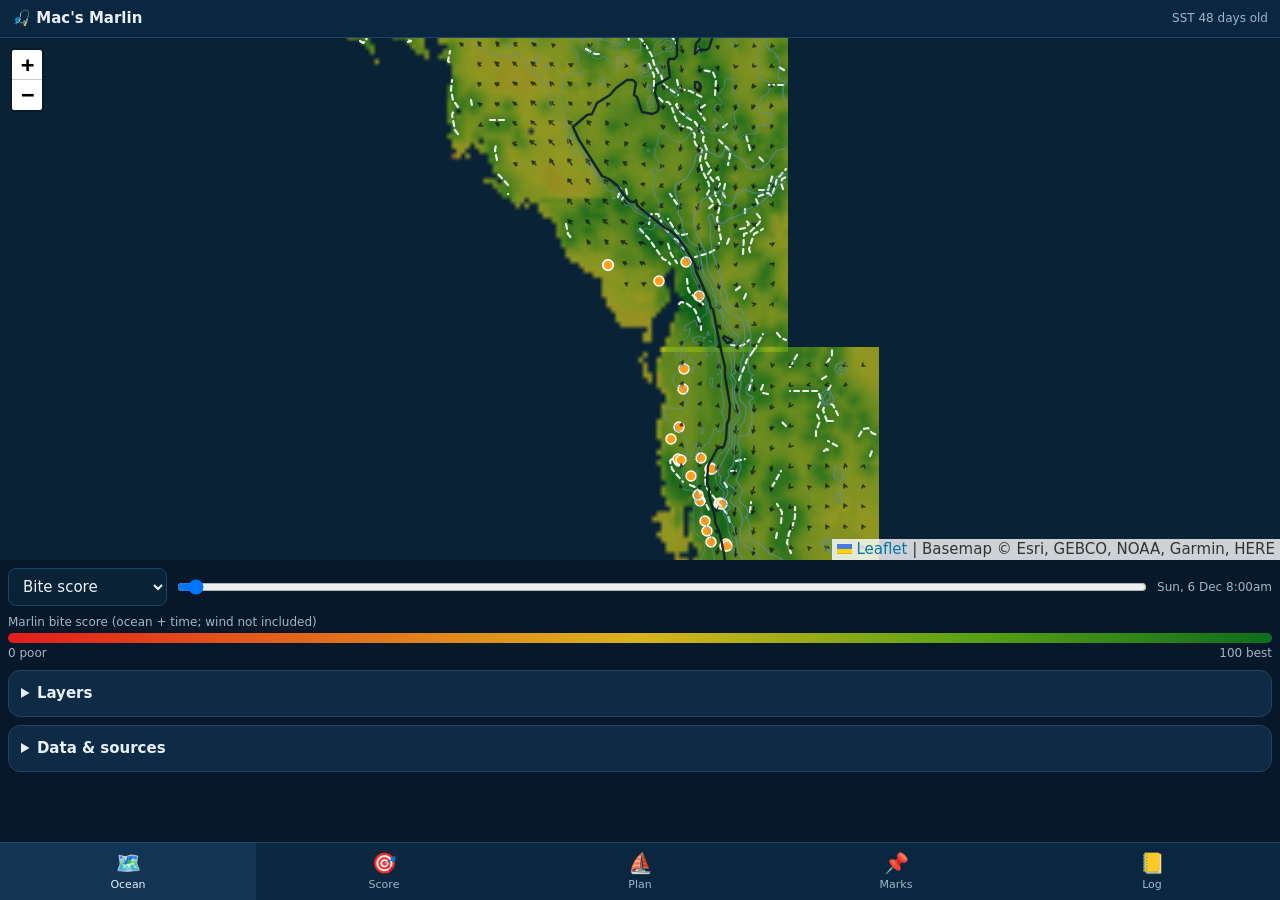
==== commit 640bc419: "Expand coverage Cape York to Bass Strait: 7 lazy-loaded ocean tiles (0.05°), 33 ports, NSW+VIC FADs," ====
--- a/index.html
+++ b/index.html
@@ -3,7 +3,7 @@
 <meta charset="utf-8"><meta name="viewport" content="width=device-width,initial-scale=1,viewport-fit=cover">
 <title>Mac's Marlin</title>
 <meta name="theme-color" content="#0b2740"><meta name="apple-mobile-web-app-capable" content="yes"><meta name="apple-mobile-web-app-status-bar-style" content="black-translucent"><meta name="apple-mobile-web-app-title" content="Mac's Marlin">
-<link rel="manifest" href="manifest.webmanifest"><link rel="apple-touch-icon" href="icons/icon-180.png"><link rel="icon" href="icons/icon-64.png">
+<link rel="manifest" href="manifest.webmanifest"><link rel="apple-touch-icon" sizes="180x180" href="icons/icon-180.png"><link rel="icon" type="image/png" sizes="64x64" href="icons/icon-64.png">
 <link rel="stylesheet" href="vendor/leaflet/leaflet.css">
 <style>:root{--bg:#06182a;--card:#0e2a44;--line:#1f4466;--tx:#e8f1fa;--mut:#9fb6cc;--acc:#2fa7ff;--safe:env(safe-area-inset-bottom)}
 *{box-sizing:border-box}html,body{margin:0;background:var(--bg);color:var(--tx);font:15px/1.4 -apple-system,system-ui,Segoe UI,Roboto,sans-serif;overflow-x:hidden}
@@ -43,6 +43,7 @@
 .leaflet-popup-content{font-size:13px;margin:10px 12px;max-width:260px}.leaflet-container{font:inherit}
 .leaflet-popup-content table td{border-color:#ddd;color:#123}
 .warn{border-left:4px solid #ffc14d}
+[hidden]{display:none!important}
 </style></head>
 <body>
 <header><b>🎣 Mac's Marlin</b><span id="dataAge" class="mut"></span></header>
@@ -145,7 +146,7 @@
   <button data-t="log">📒<span>Log</span></button>
 </nav>
 <script src="vendor/leaflet/leaflet.js"></script>
-<script>window.FADS={"source":"Queensland Government, Find a fish aggregating device (qld.gov.au), list fetched 2026-10-21","url":"https://www.qld.gov.au/recreation/activities/boating-fishing/rec-fishing/fish-aggregating-devices/locations","licence":"© State of Queensland, CC BY 4.0 (qld.gov.au copyright statement)","fads":[{"name":"FAD 15: Point Lookout offshore","lat":-27.3908,"lon":153.67705,"depth":104,"type":"FAD","note":"Surface FAD; 12 from South Passage bar nm"},{"name":"FAD 4: Stradbroke offshore","lat":-27.28382,"lon":153.62787,"depth":83,"type":"FAD","note":"Surface FAD; 9.5 from South Passage Bar nm"},{"name":"FAD 16: Moreton offshore","lat":-27.18495,"lon":153.6149,"depth":108,"type":"FAD","note":"Surface FAD; 13 from South Passage bar nm"},{"name":"FAD 17: Cape Moreton offshore","lat":-26.99423,"lon":153.55975,"depth":108,"type":"FAD","note":"Surface FAD; 5 from Cape Moreton nm"},{"name":"FAD 6: Bribie offshore","lat":-26.92892,"lon":153.52958,"depth":100,"type":"FAD","note":"Surface FAD; 12 from Comboyuro Point nm"},{"name":"FAD 18: Wide Caloundra","lat":-26.74597,"lon":153.45315,"depth":60,"type":"FAD","note":"Surface FAD; 18 from Mooloolaba nm"},{"name":"FAD 7: Mooloolaba 10nm","lat":-26.59847,"lon":153.3281,"depth":55,"type":"FAD","note":"Surface FAD; 10 from Mooloolaba nm"},{"name":"FAD 7B: Mooloolaba 10nm","lat":-26.58332,"lon":153.31108,"depth":56,"type":"FAD","note":"Surface FAD; 10 from Mooloolaba nm"},{"name":"FAD 7C: Mooloolaba 10nm","lat":-26.58498,"lon":153.34545,"depth":56,"type":"FAD","note":"Surface FAD; 10 from Mooloolaba nm"},{"name":"FAD 8: Mooloolaba east","lat":-26.57098,"lon":153.56327,"depth":101,"type":"FAD","note":"Surface FAD; 24 from Mooloolaba nm"},{"name":"FAD 20: Noosa","lat":-26.37833,"lon":153.23833,"depth":52,"type":"FAD","note":"Surface FAD; 9 from Noosa nm"},{"name":"FAD 9: Noosa","lat":-26.2593,"lon":153.32923,"depth":55,"type":"FAD","note":"Surface FAD; 14 from Noosa nm"},{"name":"FAD 10: Double Island offshore","lat":-25.88458,"lon":153.36512,"depth":57,"type":"FAD","note":"Surface FAD; 16 from Wide Bay Bar nm"},{"name":"FAD 21: K’gari offshore","lat":-25.68782,"lon":153.37693,"depth":51,"type":"FAD","note":"Surface FAD; 17 from Wide Bay bar nm"},{"name":"SFAD 2A: Point Lookout continental shelf","lat":-27.42867,"lon":153.8294,"depth":250,"type":"FAD","note":"Subsurface FAD; 19 from South Passage Bar nm"},{"name":"SFAD 2B: Point Lookout continental shelf","lat":-27.4149,"lon":153.84148,"depth":258,"type":"FAD","note":"Subsurface FAD; 20 from South Passage Bar nm"},{"name":"SFAD 2C: Point Lookout continental shelf","lat":-27.42897,"lon":153.85463,"depth":290,"type":"FAD","note":"Subsurface FAD; 20 from South Passage Bar nm"},{"name":"SFAD 3A: Cape Moreton continental shelf","lat":-27.0179,"lon":153.7653,"depth":269,"type":"FAD","note":"Subsurface FAD; 22 from Comboyuro Point nm"},{"name":"SFAD 3B: Cape Moreton continental shelf","lat":-27.00687,"lon":153.77827,"depth":280,"type":"FAD","note":"Subsurface FAD; 23 from Comboyuro Point nm"},{"name":"SFAD 3C: Cape Moreton continental shelf","lat":-27.01813,"lon":153.79272,"depth":295,"type":"FAD","note":"Subsurface FAD; 23 from Comboyuro Point nm"},{"name":"SFAD 4A: Mooloolaba continental shelf","lat":-26.67485,"lon":153.66852,"depth":233,"type":"FAD","note":"Subsurface FAD; 29 from Mooloolaba nm"},{"name":"SFAD 4B: Mooloolaba continental shelf","lat":-26.66478,"lon":153.67977,"depth":244,"type":"FAD","note":"Subsurface FAD; 29 from Mooloolaba nm"},{"name":"SFAD 4C: Mooloolaba continental shelf","lat":-26.67848,"lon":153.68617,"depth":252,"type":"FAD","note":"Subsurface FAD; 30 from Mooloolaba nm"},{"name":"FAD F1: Rooney Point, K’gari","lat":-24.81267,"lon":153.10252,"depth":34,"type":"FAD","note":"Surface FAD; 31 from Urangan nm"},{"name":"FAD F2: K’gari offshore","lat":-24.63162,"lon":153.4058,"depth":54,"type":"FAD","note":"Surface FAD; 8 from Sandy Cape nm"},{"name":"FAD F3: K’gari offshore","lat":-24.9677,"lon":153.54455,"depth":54,"type":"FAD","note":"Surface FAD; 11 from Waddy Point nm"},{"name":"FAD B1a: Bundaberg offshore","lat":-24.65272,"lon":152.54875,"depth":25,"type":"FAD","note":"All-water FAD (submerged buoy); 10 from Burnett Heads nm"},{"name":"FAD B1b: Bundaberg offshore","lat":-24.65442,"lon":152.5502,"depth":25,"type":"FAD","note":"All-water FAD (submerged buoy); 10 from Burnett Heads nm"},{"name":"FAD B1c: Bundaberg offshore","lat":-24.65592,"lon":152.5487,"depth":25,"type":"FAD","note":"All-water FAD (submerged buoy); 10 from Burnett Heads nm"},{"name":"FAD B1d: Bundaberg offshore","lat":-24.65467,"lon":152.54725,"depth":25,"type":"FAD","note":"All-water FAD (submerged buoy); 10 from Burnett Heads nm"},{"name":"FAD B1: Bundaberg offshore","lat":-24.65457,"lon":152.54865,"depth":25,"type":"FAD","note":"All-water FAD (surface buoy); 10 from Burnett Heads nm"}]};window.BUILD='202610211046';</script>
+<script>window.FADS={"source":"Queensland Government, Find a fish aggregating device (qld.gov.au), list fetched 2026-10-21","url":"https://www.qld.gov.au/recreation/activities/boating-fishing/rec-fishing/fish-aggregating-devices/locations","licence":"© State of Queensland, CC BY 4.0 (qld.gov.au copyright statement)","fads":[{"name":"FAD 15: Point Lookout offshore","lat":-27.3908,"lon":153.67705,"depth":104,"type":"FAD","note":"Surface FAD; 12 from South Passage bar nm","st":"QLD"},{"name":"FAD 4: Stradbroke offshore","lat":-27.28382,"lon":153.62787,"depth":83,"type":"FAD","note":"Surface FAD; 9.5 from South Passage Bar nm","st":"QLD"},{"name":"FAD 16: Moreton offshore","lat":-27.18495,"lon":153.6149,"depth":108,"type":"FAD","note":"Surface FAD; 13 from South Passage bar nm","st":"QLD"},{"name":"FAD 17: Cape Moreton offshore","lat":-26.99423,"lon":153.55975,"depth":108,"type":"FAD","note":"Surface FAD; 5 from Cape Moreton nm","st":"QLD"},{"name":"FAD 6: Bribie offshore","lat":-26.92892,"lon":153.52958,"depth":100,"type":"FAD","note":"Surface FAD; 12 from Comboyuro Point nm","st":"QLD"},{"name":"FAD 18: Wide Caloundra","lat":-26.74597,"lon":153.45315,"depth":60,"type":"FAD","note":"Surface FAD; 18 from Mooloolaba nm","st":"QLD"},{"name":"FAD 7: Mooloolaba 10nm","lat":-26.59847,"lon":153.3281,"depth":55,"type":"FAD","note":"Surface FAD; 10 from Mooloolaba nm","st":"QLD"},{"name":"FAD 7B: Mooloolaba 10nm","lat":-26.58332,"lon":153.31108,"depth":56,"type":"FAD","note":"Surface FAD; 10 from Mooloolaba nm","st":"QLD"},{"name":"FAD 7C: Mooloolaba 10nm","lat":-26.58498,"lon":153.34545,"depth":56,"type":"FAD","note":"Surface FAD; 10 from Mooloolaba nm","st":"QLD"},{"name":"FAD 8: Mooloolaba east","lat":-26.57098,"lon":153.56327,"depth":101,"type":"FAD","note":"Surface FAD; 24 from Mooloolaba nm","st":"QLD"},{"name":"FAD 20: Noosa","lat":-26.37833,"lon":153.23833,"depth":52,"type":"FAD","note":"Surface FAD; 9 from Noosa nm","st":"QLD"},{"name":"FAD 9: Noosa","lat":-26.2593,"lon":153.32923,"depth":55,"type":"FAD","note":"Surface FAD; 14 from Noosa nm","st":"QLD"},{"name":"FAD 10: Double Island offshore","lat":-25.88458,"lon":153.36512,"depth":57,"type":"FAD","note":"Surface FAD; 16 from Wide Bay Bar nm","st":"QLD"},{"name":"FAD 21: K’gari offshore","lat":-25.68782,"lon":153.37693,"depth":51,"type":"FAD","note":"Surface FAD; 17 from Wide Bay bar nm","st":"QLD"},{"name":"SFAD 2A: Point Lookout continental shelf","lat":-27.42867,"lon":153.8294,"depth":250,"type":"FAD","note":"Subsurface FAD; 19 from South Passage Bar nm","st":"QLD"},{"name":"SFAD 2B: Point Lookout continental shelf","lat":-27.4149,"lon":153.84148,"depth":258,"type":"FAD","note":"Subsurface FAD; 20 from South Passage Bar nm","st":"QLD"},{"name":"SFAD 2C: Point Lookout continental shelf","lat":-27.42897,"lon":153.85463,"depth":290,"type":"FAD","note":"Subsurface FAD; 20 from South Passage Bar nm","st":"QLD"},{"name":"SFAD 3A: Cape Moreton continental shelf","lat":-27.0179,"lon":153.7653,"depth":269,"type":"FAD","note":"Subsurface FAD; 22 from Comboyuro Point nm","st":"QLD"},{"name":"SFAD 3B: Cape Moreton continental shelf","lat":-27.00687,"lon":153.77827,"depth":280,"type":"FAD","note":"Subsurface FAD; 23 from Comboyuro Point nm","st":"QLD"},{"name":"SFAD 3C: Cape Moreton continental shelf","lat":-27.01813,"lon":153.79272,"depth":295,"type":"FAD","note":"Subsurface FAD; 23 from Comboyuro Point nm","st":"QLD"},{"name":"SFAD 4A: Mooloolaba continental shelf","lat":-26.67485,"lon":153.66852,"depth":233,"type":"FAD","note":"Subsurface FAD; 29 from Mooloolaba nm","st":"QLD"},{"name":"SFAD 4B: Mooloolaba continental shelf","lat":-26.66478,"lon":153.67977,"depth":244,"type":"FAD","note":"Subsurface FAD; 29 from Mooloolaba nm","st":"QLD"},{"name":"SFAD 4C: Mooloolaba continental shelf","lat":-26.67848,"lon":153.68617,"depth":252,"type":"FAD","note":"Subsurface FAD; 30 from Mooloolaba nm","st":"QLD"},{"name":"FAD F1: Rooney Point, K’gari","lat":-24.81267,"lon":153.10252,"depth":34,"type":"FAD","note":"Surface FAD; 31 from Urangan nm","st":"QLD"},{"name":"FAD F2: K’gari offshore","lat":-24.63162,"lon":153.4058,"depth":54,"type":"FAD","note":"Surface FAD; 8 from Sandy Cape nm","st":"QLD"},{"name":"FAD F3: K’gari offshore","lat":-24.9677,"lon":153.54455,"depth":54,"type":"FAD","note":"Surface FAD; 11 from Waddy Point nm","st":"QLD"},{"name":"FAD B1a: Bundaberg offshore","lat":-24.65272,"lon":152.54875,"depth":25,"type":"FAD","note":"All-water FAD (submerged buoy); 10 from Burnett Heads nm","st":"QLD"},{"name":"FAD B1b: Bundaberg offshore","lat":-24.65442,"lon":152.5502,"depth":25,"type":"FAD","note":"All-water FAD (submerged buoy); 10 from Burnett Heads nm","st":"QLD"},{"name":"FAD B1c: Bundaberg offshore","lat":-24.65592,"lon":152.5487,"depth":25,"type":"FAD","note":"All-water FAD (submerged buoy); 10 from Burnett Heads nm","st":"QLD"},{"name":"FAD B1d: Bundaberg offshore","lat":-24.65467,"lon":152.54725,"depth":25,"type":"FAD","note":"All-water FAD (submerged buoy); 10 from Burnett Heads nm","st":"QLD"},{"name":"FAD B1: Bundaberg offshore","lat":-24.65457,"lon":152.54865,"depth":25,"type":"FAD","note":"All-water FAD (surface buoy); 10 from Burnett Heads nm","st":"QLD"},{"name":"NSW FAD (1) Tweed Heads","lat":-28.16217,"lon":153.68333,"depth":64,"type":"FAD","st":"NSW","note":"Seasonal surface FAD (NSW DPIRD)"},{"name":"NSW FAD (2) Byron Bay","lat":-28.61205,"lon":153.71263,"depth":70,"type":"FAD","st":"NSW","note":"Seasonal surface FAD (NSW DPIRD)"},{"name":"NSW FAD (3) Ballina","lat":-28.90717,"lon":153.68648,"depth":70,"type":"FAD","st":"NSW","note":"Seasonal surface FAD (NSW DPIRD); Richmond River 14 km from access point"},{"name":"NSW FAD (4) Evans Head","lat":-29.10667,"lon":153.60333,"depth":50,"type":"FAD","st":"NSW","note":"Seasonal surface FAD (NSW DPIRD); Evans River 17 km from access point"},{"name":"NSW FAD (5) Yamba","lat":-29.61258,"lon":153.48645,"depth":70,"type":"FAD","st":"NSW","note":"Seasonal surface FAD (NSW DPIRD); Clarence River 23 km from access point"},{"name":"NSW FAD (6) Wooli","lat":-29.87838,"lon":153.43528,"depth":65,"type":"FAD","st":"NSW","note":"Seasonal surface FAD (NSW DPIRD); Wooli River 16 km from access point"},{"name":"NSW FAD (8) Nambucca","lat":-30.66037,"lon":153.1489,"depth":60,"type":"FAD","st":"NSW","note":"Seasonal surface FAD (NSW DPIRD); 13 km from access point"},{"name":"NSW FAD (9) South West Rocks","lat":-30.84223,"lon":153.19672,"depth":104,"type":"FAD","st":"NSW","note":"Seasonal surface FAD (NSW DPIRD); Macleay River 16.5 km from access point"},{"name":"NSW FAD (10) Hat Head","lat":-31.0106,"lon":153.12992,"depth":85,"type":"FAD","st":"NSW","note":"Seasonal surface FAD (NSW DPIRD); Korogoro Creek 7.5 km from access point"},{"name":"NSW FAD (11) Port Macquarie","lat":-31.43245,"lon":153.07448,"depth":90,"type":"FAD","st":"NSW","note":"Seasonal surface FAD (NSW DPIRD); Hastings River 16 km from access point"},{"name":"NSW FAD (12) Laurieton","lat":-31.66002,"lon":152.93725,"depth":65,"type":"FAD","st":"NSW","note":"Seasonal surface FAD (NSW DPIRD); Camden Haven 10 km from access point"},{"name":"NSW FAD (13) Crowdy Head","lat":-31.78333,"lon":152.92,"depth":79,"type":"FAD","st":"NSW","note":"Seasonal surface FAD (NSW DPIRD); 17 km from access point"},{"name":"NSW FAD (14) Forster","lat":-32.22018,"lon":152.678,"depth":80,"type":"FAD","st":"NSW","note":"Seasonal surface FAD (NSW DPIRD); Cape Hawke Harbour 16.5 km from access point"},{"name":"VIC FAD 6: Lorne","lat":-38.54198,"lon":144.03583,"depth":null,"type":"FAD","st":"VIC","note":"Seasonal (Dec–May); NTM 002(T)/2026; removed June 2026, due back Dec 2026"},{"name":"VIC FAD 7: Aireys Inlet","lat":-38.49047,"lon":144.1646,"depth":null,"type":"FAD","st":"VIC","note":"Seasonal (Dec–May); NTM 002(T)/2026; removed June 2026, due back Dec 2026"},{"name":"VIC FADs 1-5: Torquay artificial reef","lat":-38.33317,"lon":144.374,"depth":25,"type":"FAD","st":"VIC","note":"Seasonal (Dec–May); 5 FADs on the Torquay reef (VFA); removed June 2026, due back Dec 2026"}],"sources":[{"st":"QLD","name":"Queensland Government FAD list","url":"https://www.qld.gov.au/recreation/activities/boating-fishing/rec-fishing/fish-aggregating-devices/locations","licence":"© State of Queensland, CC BY 4.0 (qld.gov.au copyright statement)"},{"st":"NSW","name":"NSW DPIRD Fish Aggregating Devices (FishSmart)","url":"https://www.dpi.nsw.gov.au/fishing/recreational/resources/fish-aggregating-devices","licence":"© State of NSW. Coords fetched 2026-10-21 (WGS84); FADs south of Forster were listed as 'retrieved for winter maintenance' with no published position yet"},{"st":"VIC","name":"Victorian Fisheries Authority via Safe Transport Victoria Notices to Mariners","url":"https://safetransport.vic.gov.au/on-the-water/waterways/notice-to-mariners/west-bass-strait-lorne-aireys-inlet/","licence":"© State of Victoria. NTM 002(T) of 2026; VFA Torquay FAD position"}]};window.BUILD='202610212134';</script>
 <script>/* Sun/moon/solunar + time helpers: copied from Mac's Jacks (JonathanAgronica/fishing-apps, mangrove-jack core). */
 const PI=Math.PI, sin=Math.sin, cos=Math.cos, tan=Math.tan, asin=Math.asin, atan=Math.atan2, acos=Math.acos, rad=PI/180;
 const dayMs=864e5, J1970=2440588, J2000=2451545, e=rad*23.4397;
@@ -218,6 +219,7 @@
 </script>
 <script>'use strict';
 /* Mac's Marlin — offshore marlin planner. Private data (marks, catches, settings) live only in localStorage. */
+const tfetch=(u)=>fetch(u,{signal:AbortSignal.timeout?AbortSignal.timeout(25000):undefined}).then(r=>{if(!r.ok)throw Error('HTTP '+r.status);return r.json();});
 const TZ='Australia/Brisbane',HR=3600e3,$=id=>document.getElementById(id);
 const LS={get(k,d){try{const v=localStorage.getItem('mm.'+k);return v?JSON.parse(v):d;}catch(e){return d;}},set(k,v){localStorage.setItem('mm.'+k,JSON.stringify(v));}};
 const esc=s=>String(s==null?'':s).replace(/[&<>"']/g,c=>({'&':'&amp;','<':'&lt;','>':'&gt;','"':'&quot;',"'":'&#39;'}[c]));
@@ -231,8 +233,13 @@
   let v=Math.abs(n[0])+(n[1]||0)/60+(n[2]||0)/3600;const sg=h||(n[0]<0?-1:(neg?-1:1));return sg*v;}
 
 /* ---------------- ocean grid ---------------- */
-let OC=null,G=null,STAT=null;
-function cellIdx(lat,lon){if(!G)return null;const j=Math.round((lat-G.lat0)/G.step),i=Math.round((lon-G.lon0)/G.step);if(j<0||i<0||j>=G.ny||i>=G.nx)return null;return{j,i};}
+let OC=null,G=null,STAT=null,IDX=null,META=null;const TL={}; /* region tiles: id -> {d,g,b,stat,statM,ovl}; lazy-loaded */
+function tileFor(lat,lon){if(!IDX)return null;let best=null;for(const t of IDX.tiles){const[a0,a1,o0,o1]=t.bounds;if(lat>=a0-.02&&lat<=a1+.02&&lon>=o0-.02&&lon<=o1+.02){if(TL[t.id]&&TL[t.id].d)return t;best=best||t;}}return best;}
+function useTile(id){const T=TL[id];if(T&&T.d){OC=T.d;G=T.g;return true;}return false;}
+function useAt(lat,lon){const t=tileFor(lat,lon);return!!(t&&useTile(t.id));}
+function loadTile(id){if(TL[id])return TL[id].p;const T=TL[id]={};T.p=Promise.all([fetch('data/tiles/'+id+'.json').then(r=>r.json()),fetch('data/tiles/'+id+'_bathy.json').then(r=>r.json()).catch(()=>null)]).then(([d,b])=>{T.d=d;T.g=d.meta.grid;T.b=b;return T;}).catch(e=>{delete TL[id];throw e;});return T.p;}
+function loadTilesFor(pts){const ids=new Set();for(const p of pts){const t=tileFor(p.lat,p.lon);if(t)ids.add(t.id);}return Promise.all([...ids].map(id=>loadTile(id).catch(e=>console.warn(e))));}
+function cellIdx(lat,lon){useAt(lat,lon);if(!G)return null;const j=Math.round((lat-G.lat0)/G.step),i=Math.round((lon-G.lon0)/G.step);if(j<0||i<0||j>=G.ny||i>=G.nx)return null;return{j,i};}
 function val(k,j,i){const a=OC&&OC[k];if(!a)return null;const v=a[j]&&a[j][i];return v==null?null:v;}
 /* nearest valid sea cell within ~3 cells (marks near the coast / cloud gaps) */
 function near(k,lat,lon,rad=3){const c=cellIdx(lat,lon);if(!c)return null;let best=null,bd=1e9;
@@ -242,7 +249,10 @@
 /* ---------------- factor functions (each 0..1, null = no data) ---------------- */
 const W={sst:24,front:18,cur:12,bait:12,depth:12,light:8,sol:5,moon:4,tide:5};
 const FN={sst:'Water temp',front:'Temp break',cur:'Current / eddy edge',bait:'Bait & colour',depth:'Depth / shelf',light:'Light',sol:'Solunar',moon:'Moon phase',tide:'Tide change'};
-function fSst(s){if(s==null)return null;return s<19?0.05:s<21?lerp(s,19,21,.05,.3):s<22.5?lerp(s,21,22.5,.3,.7):s<24?lerp(s,22.5,24,.7,.95):s<=27.5?1:s<29?lerp(s,27.5,29,1,.75):.7;}
+/* SST: best of two profiles, no latitude term. Black/blue: 24–27.5 °C best. Striped: 20–24 °C best (the southern NSW/VIC fish). */
+function fSstBB(s){return s<19?0.05:s<21?lerp(s,19,21,.05,.3):s<22.5?lerp(s,21,22.5,.3,.7):s<24?lerp(s,22.5,24,.7,.95):s<=27.5?1:s<29?lerp(s,27.5,29,1,.75):.7;}
+function fSstStr(s){return s<17?0.05:s<18.5?lerp(s,17,18.5,.05,.35):s<20?lerp(s,18.5,20,.35,1):s<=24?1:s<26.5?lerp(s,24,26.5,1,.75):.7;}
+function fSst(s){if(s==null)return null;return Math.max(fSstBB(s),fSstStr(s));}
 function fFront(d){return d==null?null:1/(1+(d/8)**2);}
 function fCur(e,s){if(e==null&&s==null)return null;const v=Math.max(e==null?0:clamp(e/0.02),s==null?0:clamp(s/0.012));return .25+.75*v;}
 function fBait(c,g){if(c==null)return null;const f1=c<.06?.25:c<.12?lerp(c,.06,.12,.25,.8):c<=.5?1:c<1.5?lerp(c,.5,1.5,1,.6):.45;return .55*f1+.45*(g==null?.3:clamp(g/0.03));}
@@ -265,9 +275,10 @@
   return{light:fLight(sunAlt(t,lat,lon)),sol:.3+.7*sol.v,moon:.45+.55*moonPhaseFactor(il.phase),tide:fTide(t,tideExt),_sol:sol,_ph:il};}
 function scoreAt(lat,lon,t,tideExt,oc){const m=+ymd(t,TZ).slice(5,7);const o=oc||oceanFactors(lat,lon,m);const tf=timeFactors(t,lat,lon,tideExt);const f=Object.assign({},o,tf);const r=combine(f);r.f=f;r.conf=confidence(r);return r;}
 function confidence(r){let c=r.wsum/100;const age=dataAgeDays('sst');if(age!=null&&age>3)c-=.15;if(age!=null&&age>7)c-=.2;if(r.f&&r.f.bait==null)c-=.05;return c>=.85?'medium':c>=.65?'low-medium':'low';}
-function dataAgeDays(k){const s=OC&&OC.meta.sources[k];if(!s||!s.time)return null;return(Date.now()-Date.parse(s.time))/864e5;}
+function dataAgeDays(k){const s=META&&META.sources[k];if(!s||!s.time)return null;return(Date.now()-Date.parse(s.time))/864e5;}
 
 /* ---------------- marks ---------------- */
+const FADSRC=window.FADS.sources||[{st:'QLD',name:'Queensland Government FAD list',url:window.FADS.url,licence:window.FADS.licence}];
 const FADS=(window.FADS.fads||[]).map((f,n)=>Object.assign({id:'fad'+n,pub:true},f));
 let MARKS=LS.get('marks',[]);
 function allMarks(which='all'){return(which==='fad'?[]:MARKS.map(m=>Object.assign({pub:false},m))).concat(which==='mine'?[]:FADS);}
@@ -284,49 +295,53 @@
 /* ---------------- map ---------------- */
 let MAP=null,OVL=null,LY={};
 function initMap(){
-  MAP=window.__map=L.map('map',{zoomControl:true,attributionControl:true,preferCanvas:true}).setView([-25.4,153.0],7);
+  MAP=window.__map=L.map('map',{zoomControl:true,attributionControl:true,preferCanvas:true}).setView([-25.0,152.9],7);
   L.tileLayer('https://server.arcgisonline.com/ArcGIS/rest/services/Ocean/World_Ocean_Base/MapServer/tile/{z}/{y}/{x}',{maxZoom:13,attribution:'Basemap © Esri, GEBCO, NOAA, Garmin, HERE'}).addTo(MAP);
   for(const k of['front','cur','bathy','fad','mine'])LY[k]=L.layerGroup().addTo(MAP);
   $('layerSel').onchange=drawShade;$('mapTime').oninput=()=>{mapTimeLabel();drawShadeSoon();};
   [['lyFront','front'],['lyCur','cur'],['lyBathy','bathy'],['lyFad','fad'],['lyMine','mine']].forEach(([id,k])=>$(id).onchange=e=>e.target.checked?LY[k].addTo(MAP):LY[k].remove());
   MAP.on('click',e=>pointPopup(e.latlng.lat,e.latlng.lng));
+  MAP.on('moveend',()=>{ensureView();});
   MAP.on('contextmenu',e=>{prefillMark(e.latlng.lat,e.latlng.lng);});
   const now=Date.now(),t0=Math.floor(now/HR)*HR;$('mapTime').dataset.t0=t0;mapTimeLabel();
 }
 function mapT(){return+$('mapTime').dataset.t0+(+$('mapTime').value)*HR;}
 function mapTimeLabel(){const t=mapT();$('mapTimeL').textContent=fmtD(t)+' '+fmtT(t);}
 let shTimer=null;function drawShadeSoon(){clearTimeout(shTimer);shTimer=setTimeout(drawShade,120);}
-const RAMPS={sst:{min:20,max:28,unit:'°C',c:v=>`hsl(${lerp(v,20,28,240,0)},85%,50%)`},chl:{min:-1.3,max:0.5,unit:'mg/m³ (log)',c:v=>`hsl(${lerp(v,-1.3,.5,230,90)},70%,${lerp(v,-1.3,.5,35,45)}%)`,fmt:v=>(10**v).toFixed(2)},speed:{min:0,max:1.2,unit:'m/s',c:v=>`hsl(${lerp(v,0,1.2,200,0)},80%,${lerp(v,0,1.2,30,55)}%)`}};
-let STATIC=null,STATIC_M=null;
-function staticGrid(m){if(STATIC&&STATIC_M===m)return STATIC;STATIC=[];for(let j=0;j<G.ny;j++){const row=[];for(let i=0;i<G.nx;i++){const d=val('depth',j,i);if(d==null||d<=0){row.push(null);continue;}
-  const lat=G.lat0+j*G.step,lon=G.lon0+i*G.step;const o={sst:fSst(val('sst',j,i)),front:fFront(val('dfront',j,i)),cur:fCur(nmax('curedge',j,i,2),nmax('slagrad',j,i,2)),bait:fBait(val('chl',j,i),nmax('chlgrad',j,i,1)),depth:fDepth(d,m,lat)};row.push(o);}STATIC.push(row);}STATIC_M=m;return STATIC;}
-function drawShade(){if(!OC||!MAP)return;const k=$('layerSel').value;if(OVL){OVL.remove();OVL=null;}if(k==='none'){$('legend').innerHTML='';return;}
+const RAMPS={sst:{min:16,max:29,unit:'°C',c:v=>`hsl(${lerp(v,16,29,240,0)},85%,50%)`},chl:{min:-1.3,max:0.5,unit:'mg/m³ (log)',c:v=>`hsl(${lerp(v,-1.3,.5,230,90)},70%,${lerp(v,-1.3,.5,35,45)}%)`,fmt:v=>(10**v).toFixed(2)},speed:{min:0,max:1.2,unit:'m/s',c:v=>`hsl(${lerp(v,0,1.2,200,0)},80%,${lerp(v,0,1.2,30,55)}%)`}};
+function staticGrid(m,T){if(T.stat&&T.statM===m)return T.stat;const S=[];for(let j=0;j<G.ny;j++){const row=[];for(let i=0;i<G.nx;i++){const d=val('depth',j,i);if(d==null||d<=0){row.push(null);continue;}
+  const lat=G.lat0+j*G.step,lon=G.lon0+i*G.step;const o={sst:fSst(val('sst',j,i)),front:fFront(val('dfront',j,i)),cur:fCur(nmax('curedge',j,i,2),nmax('slagrad',j,i,2)),bait:fBait(val('chl',j,i),nmax('chlgrad',j,i,1)),depth:fDepth(d,m,lat)};row.push(o);}S.push(row);}T.stat=S;T.statM=m;return S;}
+function drawShade(){if(!IDX||!MAP)return;const k=$('layerSel').value;for(const id in TL)if(TL[id].ovl){TL[id].ovl.remove();TL[id].ovl=null;}if(k==='none'){$('legend').innerHTML='';return;}
+  const c=MAP.getCenter(),tf=k==='score'?timeFactors(mapT(),c.lat,c.lng,null):null;for(const id in TL)if(TL[id].d)shadeTile(id,k,tf);legend(k);}
+function shadeTile(id,k,tf){useTile(id);const T=TL[id];
   const cv=document.createElement('canvas');cv.width=G.nx;cv.height=G.ny;const cx=cv.getContext('2d');const t=mapT();
-  let tf=null,stat=null;if(k==='score'){tf=timeFactors(t,CEN.lat,CEN.lon,null);stat=staticGrid(+ymd(t,TZ).slice(5,7));}
+  let stat=null;if(k==='score'){stat=staticGrid(+ymd(t,TZ).slice(5,7),T);}
   for(let j=0;j<G.ny;j++)for(let i=0;i<G.nx;i++){let col=null;
     if(k==='score'){const o=stat[j][i];if(!o)continue;const r=combine(Object.assign({},o,{light:tf.light,sol:tf.sol,moon:tf.moon}));if(r.score==null)continue;col=scoreColor(r.score);}
     else{let v=val(k,j,i);if(v==null)continue;if(k==='chl')v=Math.log10(Math.max(v,.01));col=RAMPS[k].c(v);}
     cx.fillStyle=col;cx.fillRect(i,G.ny-1-j,1,1);}
-  const h=G.step/2;OVL=L.imageOverlay(cv.toDataURL(),[[G.lat0-h,G.lon0-h],[G.lat0+(G.ny-1)*G.step+h,G.lon0+(G.nx-1)*G.step+h]],{opacity:.7,interactive:false}).addTo(MAP);
-  legend(k);}
+  const h=G.step/2;T.ovl=L.imageOverlay(cv.toDataURL(),[[G.lat0-h,G.lon0-h],[G.lat0+(G.ny-1)*G.step+h,G.lon0+(G.nx-1)*G.step+h]],{opacity:.7,interactive:false}).addTo(MAP);}
+function redrawAll(){LY.front.clearLayers();LY.cur.clearLayers();LY.bathy.clearLayers();for(const id in TL){if(!useTile(id))continue;drawVectors();drawBathy(TL[id].b);}drawShade();}
+function ensureView(){if(!IDX||!MAP)return;const b=MAP.getBounds().pad(.1);const need=IDX.tiles.filter(t=>{const[a0,a1,o0,o1]=t.bounds;return!(TL[t.id]&&TL[t.id].d)&&a1>=b.getSouth()&&a0<=b.getNorth()&&o1>=b.getWest()&&o0<=b.getEast();});
+  if(!need.length)return Promise.resolve();return Promise.all(need.map(t=>loadTile(t.id).catch(e=>console.warn(e)))).then(redrawAll);}
 function legend(k){let g,lo,hi,u;
   if(k==='score'){g='linear-gradient(90deg,'+[0,25,50,75,100].map(scoreColor).join(',')+')';lo='0 poor';hi='100 best';u='Marlin bite score (ocean + time; wind not included)';}
   else{const R=RAMPS[k];g='linear-gradient(90deg,'+[0,.25,.5,.75,1].map(x=>R.c(R.min+x*(R.max-R.min))).join(',')+')';lo=(R.fmt?R.fmt(R.min):R.min);hi=(R.fmt?R.fmt(R.max):R.max)+' '+R.unit;u=$('layerSel').selectedOptions[0].text+(k==='chl'?' — green = bait-rich, blue = clear EAC water':'');}
   $('legend').innerHTML=`<div>${esc(u)}</div><div class="bar" style="background:${g}"></div><div class="ends"><span>${lo}</span><span>${hi}</span></div>`;}
-function drawVectors(){if(!OC)return;LY.front.clearLayers();LY.cur.clearLayers();
+function drawVectors(){if(!OC)return;const st=MAP&&MAP.getZoom()<6?8:4;
   for(const f of OC.fronts||[])L.polyline(f.l.map(p=>[p[1],p[0]]),{color:'#fff',weight:2.2,opacity:.9,dashArray:'5 4'}).bindTooltip(f.t.toFixed(1)+'°C break').addTo(LY.front);
-  if(OC.ucur)for(let j=1;j<G.ny;j+=4)for(let i=1;i<G.nx;i+=4){const u=val('ucur',j,i),v=val('vcur',j,i);if(u==null||v==null)continue;const s=Math.hypot(u,v);if(s<.08)continue;
+  if(OC.ucur)for(let j=1;j<G.ny;j+=st)for(let i=1;i<G.nx;i+=st){const u=val('ucur',j,i),v=val('vcur',j,i);if(u==null||v==null)continue;const s=Math.hypot(u,v);if(s<.08)continue;
     const lat=G.lat0+j*G.step,lon=G.lon0+i*G.step,k=.16*Math.min(1.5,s)/s;const la2=lat+v*k,lo2=lon+u*k/Math.cos(lat*Math.PI/180);
     const a=Math.atan2(v,u),hl=.035;const p1=[la2-hl*Math.sin(a-.5),lo2-hl*Math.cos(a-.5)/Math.cos(lat*Math.PI/180)],p2=[la2-hl*Math.sin(a+.5),lo2-hl*Math.cos(a+.5)/Math.cos(lat*Math.PI/180)];
     L.polyline([[lat,lon],[la2,lo2],p1,[la2,lo2],p2],{color:'#111',weight:1.4,opacity:.75,interactive:false}).addTo(LY.cur);}}
-function drawBathy(B){LY.bathy.clearLayers();for(const c of B.contours){if(c.depth<50)continue;const shelf=c.depth===200;const w=shelf?2.4:c.depth>=1000?1.2:.9;
+function drawBathy(B){if(!B)return;for(const c of B.contours){if(c.depth<50)continue;const shelf=c.depth===200;const w=shelf?2.4:c.depth>=1000?1.2:.9;
   for(const l of c.lines)L.polyline(l.map(p=>[p[1],p[0]]),{color:shelf?'#10202e':'#5d8fb3',weight:w,opacity:shelf?.95:.7,interactive:true}).bindTooltip(c.depth+' m').addTo(LY.bathy);}}
 function drawMarks(){LY.fad.clearLayers();LY.mine.clearLayers();
   for(const f of FADS)L.circleMarker([f.lat,f.lon],{radius:5,color:'#fff',weight:1.5,fillColor:'#ff9f1c',fillOpacity:1}).bindPopup(()=>markPopup(f)).addTo(LY.fad);
   for(const m of MARKS)L.circleMarker([m.lat,m.lon],{radius:6,color:'#fff',weight:2,fillColor:'#c03cff',fillOpacity:1}).bindPopup(()=>markPopup(m)).addTo(LY.mine);}
 function breakdownTable(r){return'<table>'+r.parts.map(p=>`<tr><td>${FN[p.k]}</td><td style="width:40%"><div class="fbar"><i style="width:${(p.v*100).toFixed(0)}%;background:${scoreColor(p.v*100)}"></i></div></td><td>${W[p.k]}</td></tr>`).join('')+'</table>';}
 function rawLine(o){const r=o._raw||{};const a=[];if(r.sst!=null)a.push('SST '+r.sst.toFixed(1)+'°C');if(r.df!=null)a.push('break '+(r.df/1.852).toFixed(1)+' nm');if(r.chl!=null)a.push('chl '+r.chl.toFixed(2));if(r.spd!=null)a.push('current '+(r.spd*1.944).toFixed(1)+' kn');if(r.dep!=null&&r.dep>0)a.push(Math.round(r.dep)+' m (chart)');return a.join(' · ');}
-function pointPopup(lat,lon){const t=mapT(),m=+ymd(t,TZ).slice(5,7);const o=oceanFactors(lat,lon,m);const r=scoreAt(lat,lon,t,null,o);
+function pointPopup(lat,lon){const tt=tileFor(lat,lon);if(tt&&!(TL[tt.id]&&TL[tt.id].d)){loadTile(tt.id).then(()=>{redrawAll();pointPopup(lat,lon);}).catch(()=>{});return;}const t=mapT(),m=+ymd(t,TZ).slice(5,7);const o=oceanFactors(lat,lon,m);const r=scoreAt(lat,lon,t,null,o);
   const html=r.score==null?'No ocean data here (land or outside the area).':`<b style="font-size:16px">${Math.round(r.score)}</b> /100 · ${fmtT(t)} ${fmtD(t)}<br><span class="small">${esc(rawLine(o))}</span>${breakdownTable(r)}<span class="small">Confidence: ${r.conf}. ${lat.toFixed(4)}, ${lon.toFixed(4)}</span><br><button onclick="prefillMark(${lat.toFixed(5)},${lon.toFixed(5)})">📌 Add mark here</button>`;
   L.popup().setLatLng([lat,lon]).setContent(html).openOn(MAP);}
 function markPopup(m){const t=mapT();const r=scoreAt(m.lat,m.lon,t,null);return`<b>${esc(m.name)}</b>${m.pub?' <span class="small">(public FAD)</span>':' 🔒'}<br>${m.depth?m.depth+' m · ':''}${esc(m.type||'')}<br><b>${r.score==null?'–':Math.round(r.score)}</b>/100 at ${fmtT(t)}<br><span class="small">${esc(rawLine(r.f))}</span>`;}
@@ -337,15 +352,15 @@
 async function loadMarkTides(marks){const need=marks.filter(m=>!TIDES[m.id]);if(!need.length)return;
   for(let n=0;n<need.length;n+=40){const ch=need.slice(n,n+40);
     try{const u=`https://marine-api.open-meteo.com/v1/marine?latitude=${ch.map(m=>m.lat.toFixed(3)).join(',')}&longitude=${ch.map(m=>m.lon.toFixed(3)).join(',')}&hourly=sea_level_height_msl&timezone=GMT&forecast_days=7&cell_selection=sea`;
-      const j=await (await fetch(u)).json();const arr=Array.isArray(j)?j:[j];
+      const j=await tfetch(u);const arr=Array.isArray(j)?j:[j];
       arr.forEach((d,k)=>{if(!d.hourly)return;const ts=d.hourly.time.map(s=>Date.parse(s+'Z')),fn=makeSeries(ts,d.hourly.sea_level_height_msl);TIDES[ch[k].id]=tideExtremes(fn,ts[0],ts[ts.length-1]);});
     }catch(e){console.warn('tide fetch',e.message);}}}
 
 /* ---------------- score tab ---------------- */
 function bestOfDay(m,ds){const t0=dayStart(ds,TZ);const oc=oceanFactors(m.lat,m.lon,+ds.slice(5,7));let best=null;
   for(let h=4;h<=19;h+=.5){const t=t0+h*HR;const r=scoreAt(m.lat,m.lon,t,TIDES[m.id],oc);if(r.score!=null&&(!best||r.score>best.score))best=Object.assign(r,{t});}return best;}
-async function renderScore(){if(!OC){$('scList').innerHTML='<li>Loading ocean data…</li>';return;}const ds=$('scDay').value||TODAY,which=$('scWhich').value;
-  const ms=allMarks(which);await loadMarkTides(ms);
+async function renderScore(){if(!IDX){$('scList').innerHTML='<li>Loading ocean data…</li>';return;}const ds=$('scDay').value||TODAY,which=$('scWhich').value;
+  const ms=allMarks(which);await Promise.all([loadMarkTides(ms),loadTilesFor(ms)]);
   const rows=ms.map(m=>({m,b:bestOfDay(m,ds)})).filter(x=>x.b).sort((a,b)=>b.b.score-a.b.score);
   const ev=events(ds),il=moonIllum(dayStart(ds,TZ)+12*HR);
   const sr=ev.sunRiseSet.filter(x=>x.rising&&ymd(x.t,TZ)===ds)[0],ss=ev.sunRiseSet.filter(x=>!x.rising&&ymd(x.t,TZ)===ds)[0];
@@ -355,11 +370,11 @@
    <p class="small mut" style="margin:8px 0 0">${phaseEmoji(il.phase,-25)} ${phaseName(il.phase)} (${Math.round(il.fraction*100)}%) · sunrise ${sr?fmtT(sr.t):'–'} · sunset ${ss?fmtT(ss.t):'–'} · major solunar ${maj||'–'} · juvenile black season: ${juvSeason(+ds.slice(5,7))===1?'yes (Nov–Mar)':juvSeason(+ds.slice(5,7))?'shoulder':'no'}</p>
    <p class="small mut" style="margin:4px 0 0">Ocean layers are the latest satellite snapshot (SST ${ageTxt('sst')}, currents ${ageTxt('cur')}, chlorophyll ${ageTxt('chl')}); later days reuse them, so trust falls off with each day ahead.</p>`;
   $('scList').innerHTML=rows.map(({m,b})=>`<li><details><summary><span class="pill" style="background:${scoreColor(b.score)}">${Math.round(b.score)}</span><div class="grow"><div class="nm">${m.pub?'':'🔒 '}${esc(m.name)}</div><div class="mut small">best ${fmtT(b.t)} · ${m.depth?m.depth+' m · ':''}${esc(m.type||'')}</div></div></summary>
-     <p class="small mut">${esc(rawLine(b.f))}</p>${breakdownTable(b)}<p class="small mut">Confidence: ${b.conf}. ${b.f._sol&&b.f._sol.label?esc(b.f._sol.label)+'. ':''}${b.f.tide!=null?'Tide factor uses Open-Meteo model sea level at the mark.':'No tide data for this mark.'}${m.pub?' Source: qld.gov.au FAD list.':''}</p></details></li>`).join('')||'<li class="mut">No marks yet. Add your own on the Marks tab.</li>';}
-function ageTxt(k){const s=OC&&OC.meta.sources[k];if(!s)return'unavailable';const d=dataAgeDays(k);return(d<1.5?'≈1 day old':Math.round(d)+' days old')+(s.stale?' (stale copy)':'');}
+     <p class="small mut">${esc(rawLine(b.f))}</p>${breakdownTable(b)}<p class="small mut">Confidence: ${b.conf}. ${b.f._sol&&b.f._sol.label?esc(b.f._sol.label)+'. ':''}${b.f.tide!=null?'Tide factor uses Open-Meteo model sea level at the mark.':'No tide data for this mark.'}${m.pub?' Source: '+esc((FADSRC.find(x=>x.st===m.st)||{}).name||'public FAD list')+'.':''}</p></details></li>`).join('')||'<li class="mut">No marks yet. Add your own on the Marks tab.</li>';}
+function ageTxt(k){const s=META&&META.sources[k];if(!s)return'unavailable';const d=dataAgeDays(k);return(d<1.5?'≈1 day old':Math.round(d)+' days old')+(s.stale?' (stale copy)':'');}
 function renderMethod(){$('methodBody').innerHTML=`<p>The bite score (0–100) is a <b>weighted average of simple 0–1 factors</b>. Every weight is listed here; nothing is hidden or learned. It ranks <i>where and when</i> conditions look most marlin-friendly. It does <b>not</b> know where the fish are, and it has not been validated against catch data yet. Treat it as a short-list, not a forecast.</p>
 <table><tr><th>Factor</th><th>Wt</th><th>How it is scored</th></tr>
-<tr><td>Water temp</td><td>24</td><td>MUR SST. 1.0 from 24–27.5 °C, 0.7 at 22.5, 0.3 at 21, near 0 below 19; eases to 0.75 above 29. Black, blue and striped marlin all fit roughly 22–28 °C.</td></tr>
+<tr><td>Water temp</td><td>24</td><td>MUR SST, species-agnostic: the better of two profiles, with no latitude term, so southern water is not marked down for being south. Black/blue: 1.0 from 24–27.5 °C, 0.7 at 22.5, 0.3 at 21. Striped: 1.0 from 20–24 °C, 0.35 at 18.5, near 0 below 17. Above 29 °C it eases to 0.7.</td></tr>
 <tr><td>Temp break</td><td>18</td><td>Distance to the nearest SST front (gradient ≥ 0.03 °C/km, about 0.3 °C over 10 km): 1.0 on the break, 0.8 at 4 km, 0.5 at 8 km, 0.2 at 16 km.</td></tr>
 <tr><td>Current / eddy edge</td><td>12</td><td>Strongest shear in IMOS geostrophic current speed, or sea-level slope (eddy rim), within about 8 km. Pulls bait up, and EAC edges hold fish.</td></tr>
 <tr><td>Bait &amp; colour</td><td>12</td><td>Chlorophyll in the 0.12–0.5 mg/m³ "blue-green" band scores best (clear EAC water with some food). 55% of this factor is that band and 45% is the strength of the nearby chlorophyll front.</td></tr>
@@ -369,7 +384,7 @@
 <tr><td>Moon phase</td><td>4</td><td>Close to new or full moon scores a little higher. The evidence for marlin is weak, so the weight is small.</td></tr>
 <tr><td>Tide change</td><td>5</td><td>Within 1 h of a tide turn = 1, otherwise 0.5–0.6. Tides come from Open-Meteo modelled sea level at each mark. Only marks get this factor; the map grid leaves it out.</td></tr></table>
 <p><b>Missing data</b> (cloud over the chlorophyll, coastal gaps) drops that factor out, and the rest are re-weighted. Confidence then drops: it reads <i>medium</i> at best, <i>low</i> when layers are missing or SST is more than 3 days old.</p>
-<p><b>Known limits:</b> MUR SST is a smoothed, gap-filled analysis (~1 km), so sharp fronts are softened. Geostrophic currents (~20 km grid) miss small eddies and wind drift near the coast. VIIRS/MODIS chlorophyll is a weekly or 8-day composite. Inshore readings are inflated by river plumes and sediment (Burnett, Mary and Great Sandy Strait). ETOPO1 bathymetry (~1.8 km) blurs small ledges and canyon heads; use your sounder and charts. Wind and swell are <i>not</i> part of the bite score; they go into the Plan tab's go/no-go.</p>
+<p><b>Known limits:</b> MUR SST is a smoothed, gap-filled analysis (~1 km), so sharp fronts are softened. Geostrophic currents (~20 km grid) miss small eddies and wind drift near the coast. VIIRS/MODIS chlorophyll is a weekly or 8-day composite. Inshore readings are inflated by river plumes, sediment and shallow reef/lagoon water (Burnett, Mary, Great Sandy Strait, the GBR lagoon, Corner Inlet). Ocean data is split into 7 region tiles (0.05° ≈ 5 km grid) that load as you pan. ETOPO1 bathymetry (~1.8 km) blurs small ledges and canyon heads; use your sounder and charts. Wind and swell are <i>not</i> part of the bite score; they go into the Plan tab's go/no-go.</p>
 <p><b>Next step to make it honest:</b> log catches (with SST auto-filled). Once there are about 30–50 fish, the weights can be checked against your own results.</p>`;}
 
 /* ---------------- planner ---------------- */
@@ -379,16 +394,44 @@
  {id:'ur',name:'Urangan (Hervey Bay, via Sandy Cape)',lat:-25.293,lon:152.909,off:{lat:-24.75,lon:153.2},bar:'There is no bar, but the shelf is a long run north around Sandy Cape (≈45–60 nm). Breaksea Spit is dangerous in wind against tide. Distances here are straight-line, so add the run around the cape.',bom:'https://www.bom.gov.au/qld/forecasts/hervey-bay.shtml'},
  {id:'wb',name:'Tin Can Bay / Inskip (Wide Bay Bar)',lat:-25.775,lon:153.12,off:{lat:-25.75,lon:153.35},bar:'Wide Bay Bar is a designated coastal bar and one of Queensland\'s most dangerous. MSQ advises that an ebb tide combined with a south-east swell or sea can raise big breaking waves. Don\'t attempt it without local knowledge. Get current conditions and reference points from Tin Can Bay Coast Guard (07 5486 4290, VHF 16/67/80/82). Use the MSQ virtual navaids (AIS) only as a guide.',bom:'https://www.bom.gov.au/qld/forecasts/fraser-coast.shtml',links:[['MSQ Notice to Mariners 164/2025: Wide Bay Bar depths and virtual navaids (PDF)','https://www.publications.qld.gov.au/ckan-publications-attachments-prod/resources/138833a1-9a60-4385-a6ad-b1dd1e279587/2025-164.pdf'],['MSQ Beacon to Beacon: Great Sandy Strait (PDF)','https://www.msq.qld.gov.au/-/media/TMROnline/msqinternet/msqfiles/home/boatingmaps/greatsandystraitbeacon.pdf']]},
  {id:'mo',name:'Mooloolaba (Mooloolah bar)',lat:-26.684,lon:153.135,off:{lat:-26.65,lon:153.4},bar:'Mooloolah Bar is a designated coastal bar. It shoals between dredging campaigns and breaks across the entrance in a big E–SE swell, worst on the ebb. Check MSQ notices for current depths, and log on with Coast Guard Mooloolaba.',bom:'https://www.bom.gov.au/qld/forecasts/sunshine-coast-waters.shtml'},
- {id:'sc',name:'Scarborough (Moreton Bay N entrance)',lat:-27.195,lon:153.11,off:{lat:-27.0,lon:153.5},bar:'There is no bar through the northern entrance, but the run past Skirmish Point and the NW Channel gets rough in a strong SE wind against the tide. Bribie and Caloundra bars are designated coastal bars; avoid them in swell.',bom:'https://www.bom.gov.au/qld/forecasts/moreton-bay.shtml'}];
+ {id:'sc',name:'Scarborough (Moreton Bay N entrance)',lat:-27.195,lon:153.11,off:{lat:-27.0,lon:153.5},bar:'There is no bar through the northern entrance, but the run past Skirmish Point and the NW Channel gets rough in a strong SE wind against the tide. Bribie and Caloundra bars are designated coastal bars; avoid them in swell.',bom:'https://www.bom.gov.au/qld/forecasts/moreton-bay.shtml'},
+ {id:'pr',st:'QLD',name:'Portland Roads (Lockhart River)',lat:-12.597,lon:143.410,off:{lat:-12.75,lon:143.95},bar:'Open anchorage, no bar. Very remote: no fuel guarantee, few services and long distances to help. The outer reef edge is a long run through reef country, so use charts and daylight only.',bom:'https://www.bom.gov.au/marine/'},
+ {id:'ck',st:'QLD',name:'Cooktown (Endeavour River)',lat:-15.462,lon:145.252,off:{lat:-15.4,lon:145.75},bar:'The Endeavour River entrance shoals and has a bar that can break in a strong SE trade wind against the ebb. Cross on the flood. The Ribbon Reefs and shelf edge are 25–35 nm out through reef.',bom:'https://www.bom.gov.au/marine/'},
+ {id:'pd',st:'QLD',name:'Port Douglas (Dickson Inlet)',lat:-16.483,lon:145.463,off:{lat:-16.2,lon:146.0},bar:'Dickson Inlet is a marked, shallow channel, not a designated coastal bar. It is shallow at low tide. Ribbon Reefs and the giant black marlin grounds are a long reef run north-east.',bom:'https://www.bom.gov.au/marine/'},
+ {id:'ca',st:'QLD',name:'Cairns (Trinity Inlet)',lat:-16.917,lon:145.783,off:{lat:-16.65,lon:146.3},bar:'Dredged shipping channel, no bar. The reef is 15–30 nm out, and the shelf edge is beyond it through the reef passages.',bom:'https://www.bom.gov.au/marine/'},
+ {id:'tv',st:'QLD',name:'Townsville',lat:-19.252,lon:146.830,off:{lat:-18.6,lon:147.6},bar:'Port channel and breakwaters, no bar. The outer reef and shelf edge are 40–60 nm out; Magnetic Island passage chops up in a strong SE.',bom:'https://www.bom.gov.au/marine/'},
+ {id:'ai',st:'QLD',name:'Shute Harbour / Airlie Beach',lat:-20.290,lon:148.785,off:{lat:-19.9,lon:149.6},bar:'Sheltered harbour, no bar. Whitsunday passages run strong tides, and wind against tide stands up in the channels. The outer reef is 40+ nm out.',bom:'https://www.bom.gov.au/marine/'},
+ {id:'mk',st:'QLD',name:'Mackay',lat:-21.105,lon:149.230,off:{lat:-20.9,lon:150.3},bar:'Mackay Harbour and Mackay Marina have breakwaters, no bar. Big tides (up to ~6 m) bring strong tidal streams. The shelf edge is very far out (100+ nm beyond the reef).',bom:'https://www.bom.gov.au/marine/'},
+ {id:'ye',st:'QLD',name:'Rosslyn Bay (Yeppoon)',lat:-23.163,lon:150.790,off:{lat:-23.1,lon:151.3},bar:'Rosslyn Bay boat harbour has breakwaters, no bar. Keppel Bay seas build quickly in a strong SE. The Capricorn reefs and shelf are a long way out.',bom:'https://www.bom.gov.au/qld/forecasts/capricornia-coast.shtml'},
+ {id:'gl',st:'QLD',name:'Gladstone',lat:-23.840,lon:151.270,off:{lat:-23.6,lon:151.9},bar:'Shipping port with dredged channels and heavy ship traffic, no bar. Watch the strong tides through the harbour and around Facing Island.',bom:'https://www.bom.gov.au/qld/forecasts/capricornia-coast.shtml'},
+ {id:'gc',st:'QLD',name:'Gold Coast Seaway (Southport)',lat:-27.940,lon:153.430,off:{lat:-27.95,lon:153.75},bar:'The Gold Coast Seaway is a trained, sand-bypassed entrance. It is usually crossable, but a big E–SE swell on the ebb makes dangerous standing waves at the mouth. Log on with Coast Guard or VMR Southport.',bom:'https://www.bom.gov.au/qld/forecasts/gold-coast-waters.shtml'},
+ {id:'tw',st:'NSW',name:'Tweed River bar (Tweed Heads)',lat:-28.168,lon:153.555,off:{lat:-28.2,lon:153.85},bar:'The Tweed River bar is a NSW coastal bar with a sand bypass system. It can break heavily in E–SE swell, worst on the ebb. Check Marine Rescue Point Danger and the live bar cams.',bom:'https://www.bom.gov.au/marine/'},
+ {id:'ba',st:'NSW',name:'Ballina (Richmond River bar)',lat:-28.874,lon:153.590,off:{lat:-28.9,lon:153.9},bar:'The Richmond River bar at Ballina is a notorious NSW coastal bar: it shoals, and breaks across the entrance in moderate swell. Cross on the late flood with local advice from Marine Rescue Ballina.',bom:'https://www.bom.gov.au/marine/'},
+ {id:'ya',st:'NSW',name:'Yamba (Clarence River bar)',lat:-29.427,lon:153.365,off:{lat:-29.45,lon:153.7},bar:'The Clarence River bar is a NSW coastal bar between breakwalls. A strong ebb against a SE–E swell makes it dangerous. Log on with Marine Rescue Yamba.',bom:'https://www.bom.gov.au/marine/'},
+ {id:'cf',st:'NSW',name:'Coffs Harbour',lat:-30.305,lon:153.147,off:{lat:-30.3,lon:153.5},bar:'Coffs Harbour is a breakwater harbour with a boat ramp, not a river bar. Surge in the harbour mouth in big swell. Log on with Marine Rescue Coffs Harbour.',bom:'https://www.bom.gov.au/marine/'},
+ {id:'pm',st:'NSW',name:'Port Macquarie (Hastings River bar)',lat:-31.427,lon:152.918,off:{lat:-31.45,lon:153.3},bar:'The Hastings River bar is a NSW coastal bar between breakwalls. It shoals and breaks on the ebb in E–SE swell. Log on with Marine Rescue Port Macquarie.',bom:'https://www.bom.gov.au/marine/'},
+ {id:'fo',st:'NSW',name:'Forster (Cape Hawke Harbour bar)',lat:-32.180,lon:152.517,off:{lat:-32.2,lon:152.85},bar:'The Forster–Tuncurry (Wallis Lake) bar is a NSW coastal bar with strong tidal flow. It breaks in big swell, especially on the ebb. Log on with Marine Rescue Forster–Tuncurry.',bom:'https://www.bom.gov.au/marine/'},
+ {id:'ps',st:'NSW',name:'Port Stephens (Nelson Bay)',lat:-32.713,lon:152.190,off:{lat:-32.75,lon:152.55},bar:'A wide, deep heads entrance with no bar. Strong tides through the heads, and short steep seas in wind against tide. The shelf edge is about 20 nm out.',bom:'https://www.bom.gov.au/marine/'},
+ {id:'sy',st:'NSW',name:'Sydney Heads',lat:-33.835,lon:151.290,off:{lat:-33.85,lon:151.6},bar:'Deep harbour entrance, no bar. Heavy commercial and ferry traffic, and big backwash off the cliffs in swell. The shelf edge is about 20–25 nm east.',bom:'https://www.bom.gov.au/marine/'},
+ {id:'wo',st:'NSW',name:'Wollongong (Belmore Basin)',lat:-34.423,lon:150.912,off:{lat:-34.45,lon:151.25},bar:'Small breakwater harbour, no bar. The entrance is exposed to NE–SE swell. The shelf edge is about 20 nm out.',bom:'https://www.bom.gov.au/marine/'},
+ {id:'jb',st:'NSW',name:'Jervis Bay / Crookhaven Heads (Shoalhaven)',lat:-35.120,lon:150.775,off:{lat:-35.1,lon:151.05},bar:'Jervis Bay is a deep, open bay with no bar, sheltered from the south. Crookhaven Heads (Shoalhaven) is a NSW coastal bar that breaks in swell. The shelf edge is close here (~12–15 nm).',bom:'https://www.bom.gov.au/marine/'},
+ {id:'be',st:'NSW',name:'Bermagui',lat:-36.427,lon:150.075,off:{lat:-36.45,lon:150.45},bar:'Bermagui harbour has a breakwall-protected entrance, not a river bar, but it gets swell surge in a big E–SE. The shelf edge and the Canyons are close (~12–20 nm).',bom:'https://www.bom.gov.au/marine/'},
+ {id:'ed',st:'NSW',name:'Eden (Twofold Bay)',lat:-37.070,lon:149.910,off:{lat:-37.1,lon:150.25},bar:'Twofold Bay is a deep natural harbour, no bar. The shelf edge is about 15–20 nm east. Southerly changes come through fast.',bom:'https://www.bom.gov.au/marine/'},
+ {id:'ma',st:'VIC',name:'Mallacoota (Bastion Point)',lat:-37.565,lon:149.760,off:{lat:-37.65,lon:150.05},bar:'Launch from the Bastion Point ramp into open surf, or cross the Mallacoota Inlet bar, which is often closed or dangerous. Only in calm conditions.',bom:'https://www.bom.gov.au/marine/'},
+ {id:'le',st:'VIC',name:'Lakes Entrance',lat:-37.894,lon:147.975,off:{lat:-38.1,lon:148.1},bar:'The Lakes Entrance bar is one of the most dangerous in Victoria. It shoals and breaks in moderate S–SE swell, worst on the ebb. Check Gippsland Ports bar depths and Coast Guard Lakes Entrance first.',bom:'https://www.bom.gov.au/marine/'},
+ {id:'pw',st:'VIC',name:'Port Welshpool (Corner Inlet)',lat:-38.700,lon:146.460,off:{lat:-39.0,lon:146.75},bar:'Long run out through Corner Inlet channels to the entrance near Wilsons Promontory. Tides are strong, and the entrance is rough in a S–SW swell or wind against tide.',bom:'https://www.bom.gov.au/marine/'},
+ {id:'wp',st:'VIC',name:'Western Port (Flinders / Cowes)',lat:-38.480,lon:145.030,off:{lat:-38.65,lon:145.1},bar:'Western Port has a wide entrance with no bar but very strong tides. The western entrance stands up badly in a SW swell on the ebb.',bom:'https://www.bom.gov.au/marine/'},
+ {id:'pp',st:'VIC',name:'Port Phillip Heads (Queenscliff)',lat:-38.268,lon:144.662,off:{lat:-38.4,lon:144.6},bar:'Port Phillip Heads ("The Rip") is one of the most dangerous entrances in the world. Cross only at slack water in light winds, and give way to ships. Check the official slack-water times, not the model tide here.',bom:'https://www.bom.gov.au/marine/'}
+];PORTS.sort((a,b)=>b.lat-a.lat);
 const DEF_LIM={speed:22,range:45,wind:14,windX:20,gust:26,wave:1.5,waveX:2.3,per:7};
 let LIM=Object.assign({},DEF_LIM,LS.get('limits',{}));
 const WXC={};
 async function getWx(p){if(WXC[p.id]&&Date.now()-WXC[p.id].at<30*60e3)return WXC[p.id];
   const q=`latitude=${p.off.lat}&longitude=${p.off.lon}&timezone=GMT&forecast_days=7`;
   const [w,m,b]=await Promise.all([
-    fetch(`https://api.open-meteo.com/v1/forecast?${q}&hourly=wind_speed_10m,wind_gusts_10m,wind_direction_10m,cloud_cover,precipitation_probability&wind_speed_unit=kn`).then(r=>r.json()),
-    fetch(`https://marine-api.open-meteo.com/v1/marine?${q}&hourly=wave_height,swell_wave_height,swell_wave_period,swell_wave_direction,wind_wave_height,sea_surface_temperature`).then(r=>r.json()),
-    fetch(`https://marine-api.open-meteo.com/v1/marine?latitude=${p.lat}&longitude=${p.lon}&timezone=GMT&forecast_days=7&cell_selection=sea&hourly=sea_level_height_msl`).then(r=>r.json()).catch(()=>null)]);
+    tfetch(`https://api.open-meteo.com/v1/forecast?${q}&hourly=wind_speed_10m,wind_gusts_10m,wind_direction_10m,cloud_cover,precipitation_probability&wind_speed_unit=kn`),
+    tfetch(`https://marine-api.open-meteo.com/v1/marine?${q}&hourly=wave_height,swell_wave_height,swell_wave_period,swell_wave_direction,wind_wave_height,sea_surface_temperature`),
+    tfetch(`https://marine-api.open-meteo.com/v1/marine?latitude=${p.lat}&longitude=${p.lon}&timezone=GMT&forecast_days=7&cell_selection=sea&hourly=sea_level_height_msl`).catch(()=>null)]);
   const ts=w.hourly.time.map(s=>Date.parse(s+'Z'));const mi={};m.hourly.time.forEach((s,i)=>mi[Date.parse(s+'Z')]=i);
   const H=ts.map((t,i)=>{const k=mi[t];const g=(a)=>k==null||!m.hourly[a]?null:m.hourly[a][k];return{t,wind:w.hourly.wind_speed_10m[i],gust:w.hourly.wind_gusts_10m[i],dir:w.hourly.wind_direction_10m[i],cloud:w.hourly.cloud_cover[i],rain:w.hourly.precipitation_probability[i],wave:g('wave_height'),swell:g('swell_wave_height'),per:g('swell_wave_period'),sdir:g('swell_wave_direction'),sst:g('sea_surface_temperature')};});
   let tide=null;if(b&&b.hourly){const bt=b.hourly.time.map(s=>Date.parse(s+'Z'));const fn=makeSeries(bt,b.hourly.sea_level_height_msl);tide={fn,ext:tideExtremes(fn,bt[0],bt[bt.length-1])};}
@@ -410,7 +453,7 @@
   const hrs=wx.H.filter(h=>h.t>=t0&&h.t<t0+24*HR).map(h=>Object.assign(h,hourStatus(h)));
   if(!hrs.length){$('plVerdict').innerHTML='No forecast for that day yet.';return;}
   const marks=allMarks().map(m=>Object.assign({},m,{d:nm(p,m)})).filter(m=>m.d<=LIM.range);
-  await loadMarkTides(marks);
+  await Promise.all([loadMarkTides(marks),loadTilesFor(marks)]);
   const best=hr=>{let b=null;for(const m of marks){const r=scoreAt(m.lat,m.lon,hr.t,TIDES[m.id]);if(r.score!=null&&(!b||r.score>b.r.score))b={m,r};}return b;};
   const day=hrs.filter(h=>h.t>=tA-HR&&h.t<=tB);
   // maximal runs of non-no-go daylight hours, valued by go-ness x best reachable score
@@ -439,16 +482,18 @@
 function ebbWindows(tide,t0){const out=[];const e=tide.ext;for(let i=0;i<e.length-1;i++)if(e[i].high&&!e[i+1].high&&e[i+1].t>t0-6*HR&&e[i].t<t0+30*HR)out.push({a:e[i].t,b:e[i+1].t});return out;}
 function renderBar(p,tide,ds){let h=`<p>${esc(p.bar)}</p>`;
   if(tide&&ds){const t0=dayStart(ds,TZ);const ex=tide.ext.filter(x=>x.t>=t0&&x.t<t0+24*HR);h+=`<p><b>Tides at the entrance (model):</b> ${ex.map(x=>(x.high?'High ':'Low ')+fmtT(x.t)).join(' · ')||'–'}<br><b>Run-out (ebb):</b> ${ebbWindows(tide,t0).filter(w=>w.b>t0&&w.a<t0+24*HR).map(w=>fmtT(w.a)+'–'+fmtT(w.b)).join(', ')||'–'}</p><p class="small mut">Model sea level from Open-Meteo, not an official tide table. Times can be out by 30 min or more, so check the MSQ tide tables.</p>`;}
-  h+=`<p><a href="https://www.msq.qld.gov.au/safety/crossing-a-bar" target="_blank" rel="noopener">MSQ: crossing a coastal bar</a> · <a href="${p.bom}" target="_blank" rel="noopener">BoM coastal waters forecast</a> · <a href="https://www.bom.gov.au/qld/warnings/" target="_blank" rel="noopener">BoM warnings</a> · <a href="https://www.msq.qld.gov.au/tides" target="_blank" rel="noopener">MSQ tide tables</a></p>`;
+  if((p.st||'QLD')==='QLD')h+=`<p><a href="https://www.msq.qld.gov.au/safety/crossing-a-bar" target="_blank" rel="noopener">MSQ: crossing a coastal bar</a> · <a href="${p.bom}" target="_blank" rel="noopener">BoM coastal waters forecast</a> · <a href="https://www.bom.gov.au/qld/warnings/" target="_blank" rel="noopener">BoM warnings</a> · <a href="https://www.msq.qld.gov.au/tides" target="_blank" rel="noopener">MSQ tide tables</a></p>`;
+  else if(p.st==='NSW')h+=`<p><a href="https://www.marinerescuensw.com.au/" target="_blank" rel="noopener">Marine Rescue NSW (log on, bar conditions)</a> · <a href="${p.bom}" target="_blank" rel="noopener">BoM coastal waters forecast</a> · <a href="https://www.bom.gov.au/nsw/warnings/" target="_blank" rel="noopener">BoM NSW warnings</a></p>`;
+  else h+=`<p><a href="https://safetransport.vic.gov.au/" target="_blank" rel="noopener">Safe Transport Victoria (boating safety, notices)</a> · <a href="${p.bom}" target="_blank" rel="noopener">BoM coastal waters forecast</a> · <a href="https://www.bom.gov.au/vic/warnings/" target="_blank" rel="noopener">BoM VIC warnings</a></p>`;
   if(p.links)h+='<p>'+p.links.map(l=>`<a href="${l[1]}" target="_blank" rel="noopener">${esc(l[0])}</a>`).join('<br>')+'</p>';
-  h+='<p class="small mut">Wide Bay Bar advice: the BoM forecast for Fraser Island Coast covers the bar waters. MSQ notices to mariners give current depths and navaids. Tin Can Bay Coast Guard has live bar conditions.</p>';
+  if(p.id==='wb')h+='<p class="small mut">Wide Bay Bar advice: the BoM forecast for Fraser Island Coast covers the bar waters. MSQ notices to mariners give current depths and navaids. Tin Can Bay Coast Guard has live bar conditions.</p>';
   $('plBar').innerHTML=h;}
 function initLimits(){const map={lmSpeed:'speed',lmRange:'range',lmWind:'wind',lmWindX:'windX',lmGust:'gust',lmWave:'wave',lmWaveX:'waveX',lmPer:'per'};
   for(const id in map){$(id).value=LIM[map[id]];$(id).onchange=()=>{const v=parseFloat($(id).value);if(!isNaN(v)){LIM[map[id]]=v;LS.set('limits',LIM);renderPlan();}};}}
 
 /* ---------------- marks tab ---------------- */
 function renderMarks(){$('mkList').innerHTML=MARKS.map((m,i)=>`<li><div class="row" style="align-items:center"><div class="grow"><div class="nm">🔒 ${esc(m.name)}</div><div class="mut small">${m.lat.toFixed(5)}, ${m.lon.toFixed(5)} · ${m.depth?m.depth+' m · ':''}${esc(m.type)}</div></div><button onclick="goMark(${i})">Map</button><button onclick="delMark(${i})" aria-label="Delete">🗑</button></div></li>`).join('')||'<li class="mut">No private marks yet.</li>';
-  $('fadList').innerHTML=`<p class="small mut">From the <a href="${window.FADS.url}" target="_blank" rel="noopener">Queensland Government FAD list</a> (${esc(window.FADS.licence)}). FADs move or go missing, so check the list before you go. Not for navigation.</p><table>`+FADS.map(f=>`<tr><td>${esc(f.name)}</td><td>${f.lat.toFixed(4)}, ${f.lon.toFixed(4)}</td><td>${f.depth||''} m</td></tr>`).join('')+'</table>';}
+  $('fadList').innerHTML=`<p class="small mut">From ${FADSRC.map(x=>`<a href="${x.url}" target="_blank" rel="noopener">${esc(x.name)}</a> (${esc(x.licence)})`).join('; ')}. FADs move or go missing, so check the list before you go. Not for navigation.</p><table>`+FADS.map(f=>`<tr><td>${esc(f.name)}</td><td>${f.lat.toFixed(4)}, ${f.lon.toFixed(4)}</td><td>${f.depth||''} m</td></tr>`).join('')+'</table>';}
 window.goMark=i=>{const m=MARKS[i];show('map');setTimeout(()=>{MAP.setView([m.lat,m.lon],10);pointPopup(m.lat,m.lon);},100);};
 window.delMark=i=>{if(confirm('Delete mark "'+MARKS[i].name+'"?')){MARKS.splice(i,1);LS.set('marks',MARKS);renderMarks();drawMarks();}};
 function initMarks(){
@@ -467,7 +512,7 @@
 function fillLogMarks(){$('lgMark').innerHTML='<option value="">— GPS / not set —</option>'+allMarks().map(m=>`<option value="${esc(m.id)}">${m.pub?'':'🔒 '}${esc(m.name)}</option>`).join('');}
 function localInput(t){const p=tzParts(t,TZ),z=n=>String(n).padStart(2,'0');return`${p.y}-${z(p.mo)}-${z(p.d)}T${z(p.h)}:${z(p.mi)}`;}
 function initLog(){$('lgWhen').value=localInput(Date.now());fillLogMarks();
-  const fillSst=(lat,lon)=>{const s=near('sst',lat,lon);if(s!=null)$('lgSst').value=s.toFixed(1);const d=near('depth',lat,lon,1);if(d>0&&!$('lgDepth').value)$('lgDepth').value=Math.round(d);};
+  const fillSst=(lat,lon)=>loadTilesFor([{lat,lon}]).then(()=>{const s=near('sst',lat,lon);if(s!=null)$('lgSst').value=s.toFixed(1);const d=near('depth',lat,lon,1);if(d>0&&!$('lgDepth').value)$('lgDepth').value=Math.round(d);});
   $('lgMark').onchange=()=>{const m=allMarks().find(x=>x.id===$('lgMark').value);if(m){fillSst(m.lat,m.lon);if(m.depth)$('lgDepth').value=m.depth;}};
   $('lgGps').onclick=()=>navigator.geolocation&&navigator.geolocation.getCurrentPosition(p=>{$('lgGps').dataset.lat=p.coords.latitude;$('lgGps').dataset.lon=p.coords.longitude;$('lgGps').textContent='📍 '+p.coords.latitude.toFixed(3)+', '+p.coords.longitude.toFixed(3);fillSst(p.coords.latitude,p.coords.longitude);},e=>alert('GPS: '+e.message),{enableHighAccuracy:true});
   $('lgAdd').onclick=()=>{const m=allMarks().find(x=>x.id===$('lgMark').value);const g=$('lgGps').dataset;const lat=m?m.lat:(g.lat?+g.lat:null),lon=m?m.lon:(g.lon?+g.lon:null);
@@ -486,24 +531,24 @@
     <p class="small">${c.size?'Size: '+esc(c.size)+'<br>':''}${c.lure?'Lure/bait: '+esc(c.lure)+'<br>':''}${c.tag?'Tag: '+esc(c.tag)+'<br>':''}${c.lat!=null?'Pos: '+c.lat.toFixed(4)+', '+c.lon.toFixed(4)+'<br>':''}${c.depth?'Depth: '+c.depth+' m<br>':''}${c.score?'Bite score then: '+c.score+'<br>':''}${c.notes?esc(c.notes):''}</p><button onclick="delCatch(${i})">🗑 Delete</button></details></li>`).join('');}
 
 /* ---------------- boot ---------------- */
-function srcList(){const s=OC?OC.meta.sources:{},e=OC?OC.meta.errors:{};const a=(u,t)=>`<a href="${u}" target="_blank" rel="noopener">${t}</a>`;
+function srcList(){const s=META?META.sources:{},e=META?META.errors:{};const a=(u,t)=>`<a href="${u}" target="_blank" rel="noopener">${t}</a>`;
   $('srcList').innerHTML=`<ul class="small">
   <li><b>Sea surface temperature:</b> NASA JPL MUR SST v4.1 (GHRSST L4, ~1 km, daily), served by ${a('https://coastwatch.pfeg.noaa.gov/erddap/griddap/jplMURSST41.html','NOAA CoastWatch ERDDAP')}. ${s.sst?'Analysis '+esc(s.sst.time.slice(0,10)):'<span class="no">unavailable</span>'}${s.sst&&s.sst.stale?' (stale copy)':''}.</li>
   <li><b>Temperature breaks:</b> computed here from the MUR SST gradient (≥ 0.03 °C/km).</li>
   <li><b>Currents and eddies:</b> ${a('https://oceancurrent.aodn.org.au/','IMOS OceanCurrent')} gridded sea level anomaly (GSLA NRT) and geostrophic currents, via ${a('https://thredds.aodn.org.au/thredds/catalog/IMOS/OceanCurrent/GSLA/NRT/catalog.html','AODN THREDDS')}. IMOS is supported by the Australian Government through NCRIS (CC BY 4.0). ${s.cur?esc(s.cur.time):'<span class="no">unavailable</span>'}.</li>
   <li><b>Chlorophyll / ocean colour:</b> ${s.chl?esc(s.chl.url.replace(/^.*griddap\//,'')):'unavailable'}, via ${a('https://coastwatch.pfeg.noaa.gov/erddap/','NOAA CoastWatch ERDDAP')}. ${s.chl?esc(s.chl.time.slice(0,10)):''}</li>
   <li><b>Bathymetry:</b> NOAA NCEI ETOPO1 (1 arc-minute), via ${a('https://coastwatch.pfeg.noaa.gov/erddap/griddap/etopo180.html','ERDDAP etopo180')}. Contours computed here. Not for navigation.</li>
-  <li><b>Public FADs:</b> ${a(window.FADS.url,'Queensland Government FAD list')}.</li>
+  <li><b>Public FADs:</b> ${FADSRC.map(x=>a(x.url,x.name)).join('; ')}. NSW and VIC FADs are seasonal; check the live lists.</li>
   <li><b>Weather, waves and model sea level:</b> ${a('https://open-meteo.com/','Open-Meteo')} (CC BY 4.0).</li>
   <li><b>Basemap:</b> Esri World Ocean Base. <b>Map library:</b> Leaflet.</li>
   <li><b>Skipped:</b> Copernicus Marine (needs a login).</li></ul>
-  ${Object.keys(e).length?'<p class="no small">Last refresh errors: '+esc(JSON.stringify(e))+'</p>':''}<p class="small mut">Ocean data refreshed by a GitHub Action twice daily. Built ${esc(OC?OC.meta.built:'')} UTC · app ${window.BUILD}</p>`;}
+  ${Object.keys(e).length?'<p class="no small">Last refresh errors: '+esc(JSON.stringify(e))+'</p>':''}<p class="small mut">Ocean data refreshed twice daily (about 6am and 6pm AEST). Last refresh ${META?esc(fmtD(Date.parse(META.built))+' '+fmtT(Date.parse(META.built))):''} AEST · app ${window.BUILD}</p>`;}
 async function boot(){
   fillDays($('scDay'));fillDays($('plDay'));$('scDay').onchange=renderScore;$('scWhich').onchange=renderScore;
   $('plPort').innerHTML=PORTS.map(p=>`<option value="${p.id}">${esc(p.name)}</option>`).join('');$('plPort').value=LS.get('port','bh');$('plPort').onchange=renderPlan;$('plDay').onchange=renderPlan;
   initLimits();initMarks();renderMethod();initMap();drawMarks();
-  try{const [o,b]=await Promise.all([fetch('data/ocean.json').then(r=>r.json()),fetch('data/bathy.json').then(r=>r.json())]);OC=o;G=o.meta.grid;drawBathy(b);}catch(e){$('dataAge').textContent='Ocean data unavailable';console.warn(e);}
-  if(OC){$('dataAge').textContent='SST '+ageTxt('sst');drawVectors();drawShade();}
+  try{const o=await fetch('data/ocean.json').then(r=>r.json());if(!o.tiles)throw Error('old data format');IDX=o;META=o.meta;await ensureView();}catch(e){$('dataAge').textContent='Ocean data unavailable';console.warn(e);}
+  if(IDX){$('dataAge').textContent='SST '+ageTxt('sst');}
   srcList();initLog();renderLog();
   const h=location.hash.slice(1);if(['score','plan','marks','log'].includes(h))show(h);
 }
